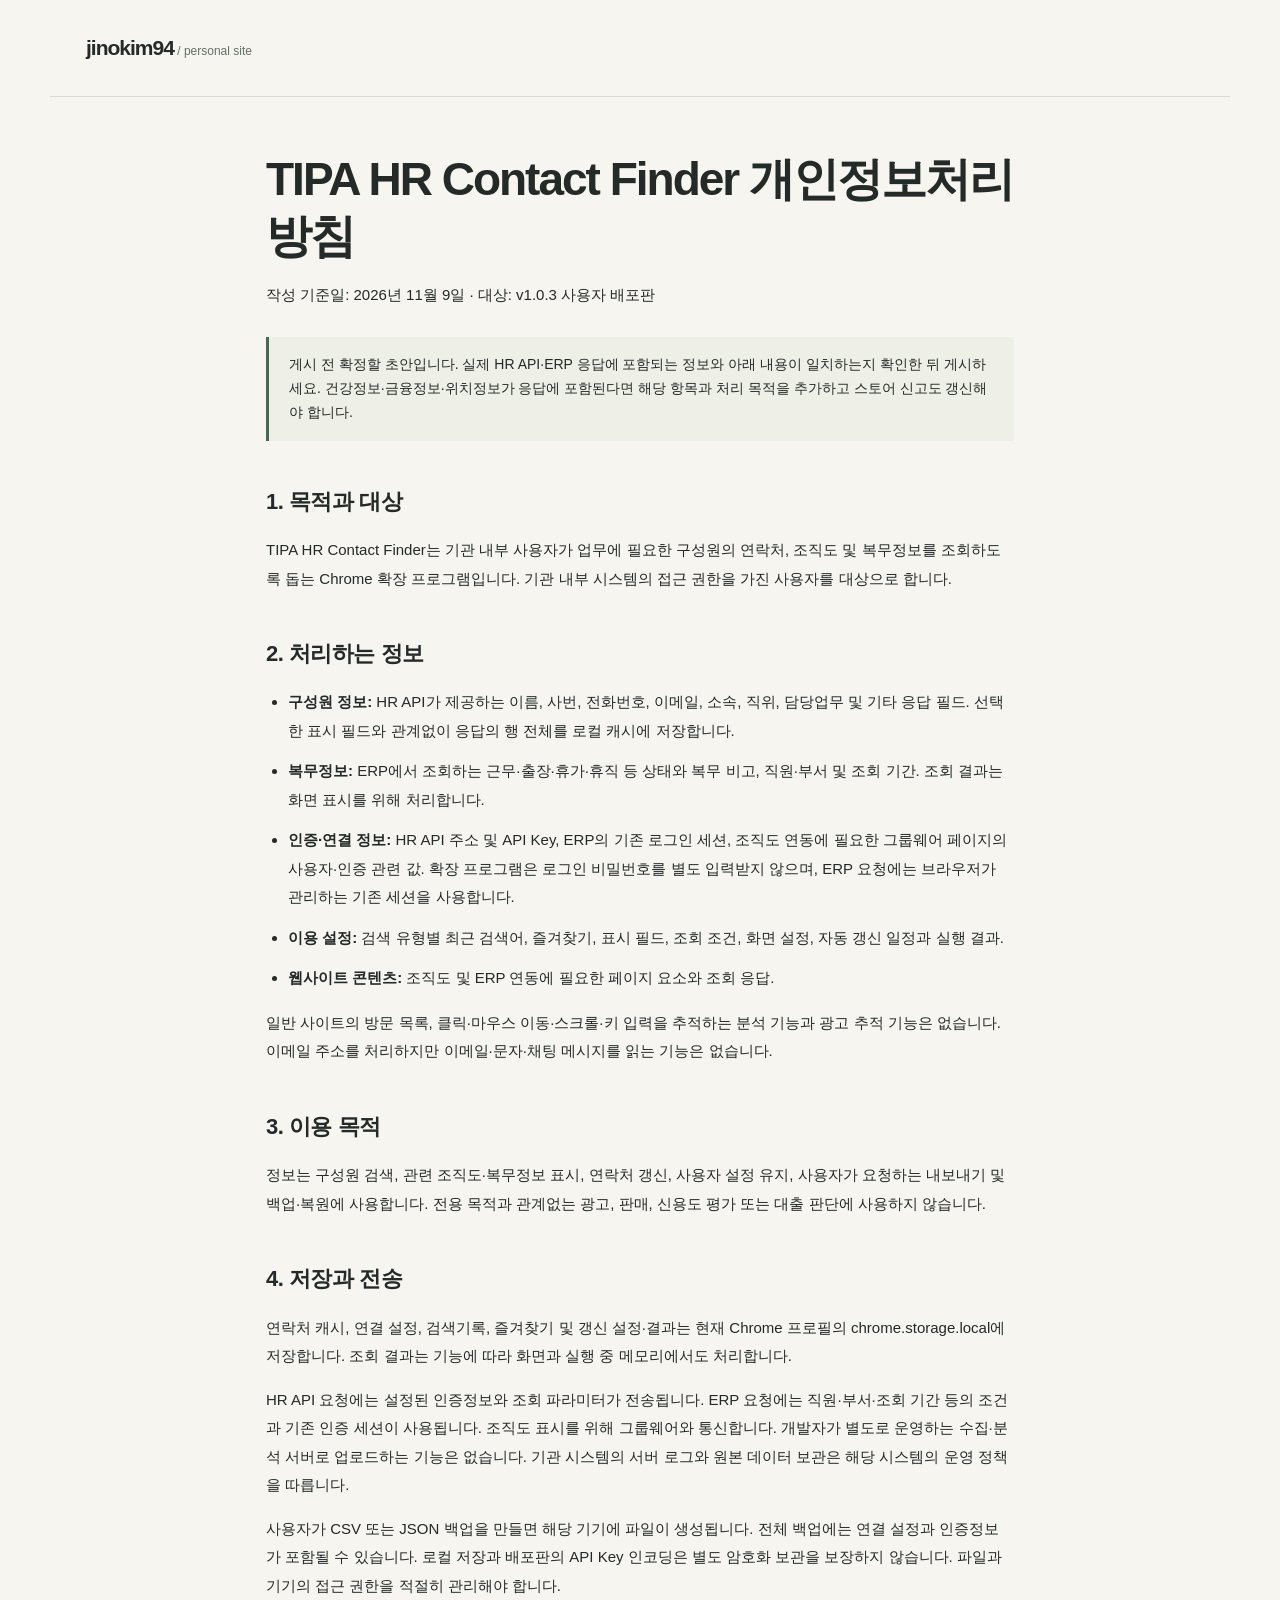
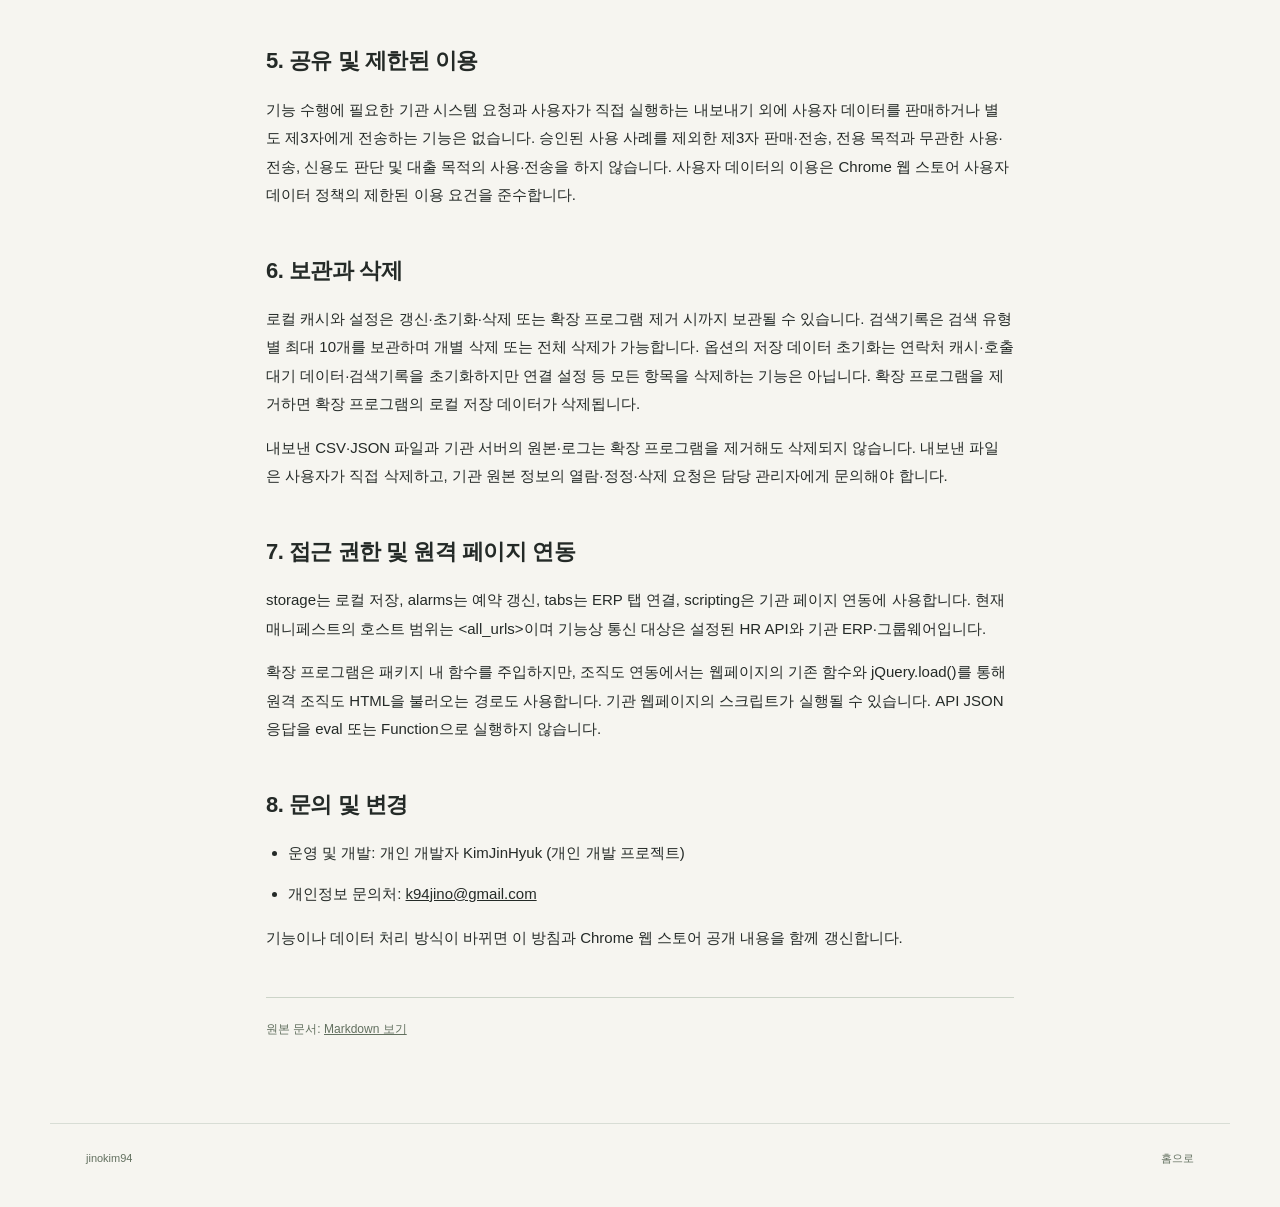
==== userapi_extension/PrivacyPolicy/index.html @ b0d7031e "Publish standalone UserAPI extension privacy policy" ====
<!doctype html>
<html lang="ko">
<head>
  <meta charset="utf-8">
  <meta name="viewport" content="width=device-width, initial-scale=1">
  <title>TIPA HR Contact Finder 개인정보처리방침</title>
  <link rel="canonical" href="https://jinokim94.github.io/userapi_extension/PrivacyPolicy/">
  <link rel="stylesheet" href="../../style.css">
  <style>
    .policy h2 {font-size:22px;margin:42px 0 16px;letter-spacing:-.5px}
    .policy p,.policy li {font-size:15px;line-height:1.9}
    .policy li {margin:12px 0}
    .policy blockquote {margin:28px 0;padding:16px 20px;border-left:3px solid #476854;background:#eeefe7;font-size:14px}
    .policy .source {border-top:1px solid #ccd4c8;margin-top:44px;padding-top:20px;font-size:12px;color:#62705f}
  </style>
</head>
<body>
  <a class="skip" href="#main">본문으로 이동</a>
  <header><a class="brand" href="../../">jinokim94<span> / personal site</span></a></header>
  <main id="main" class="document policy">
    <h1>TIPA HR Contact Finder 개인정보처리방침</h1>
    <p>작성 기준일: 2026년 11월 9일 · 대상: v1.0.3 사용자 배포판</p>
    <blockquote>게시 전 확정할 초안입니다. 실제 HR API·ERP 응답에 포함되는 정보와 아래 내용이 일치하는지 확인한 뒤 게시하세요. 건강정보·금융정보·위치정보가 응답에 포함된다면 해당 항목과 처리 목적을 추가하고 스토어 신고도 갱신해야 합니다.</blockquote>
    <h2>1. 목적과 대상</h2>
    <p>TIPA HR Contact Finder는 기관 내부 사용자가 업무에 필요한 구성원의 연락처, 조직도 및 복무정보를 조회하도록 돕는 Chrome 확장 프로그램입니다. 기관 내부 시스템의 접근 권한을 가진 사용자를 대상으로 합니다.</p>
    <h2>2. 처리하는 정보</h2>
    <ul>
    <li><strong>구성원 정보:</strong> HR API가 제공하는 이름, 사번, 전화번호, 이메일, 소속, 직위, 담당업무 및 기타 응답 필드. 선택한 표시 필드와 관계없이 응답의 행 전체를 로컬 캐시에 저장합니다.</li>
    <li><strong>복무정보:</strong> ERP에서 조회하는 근무·출장·휴가·휴직 등 상태와 복무 비고, 직원·부서 및 조회 기간. 조회 결과는 화면 표시를 위해 처리합니다.</li>
    <li><strong>인증·연결 정보:</strong> HR API 주소 및 API Key, ERP의 기존 로그인 세션, 조직도 연동에 필요한 그룹웨어 페이지의 사용자·인증 관련 값. 확장 프로그램은 로그인 비밀번호를 별도 입력받지 않으며, ERP 요청에는 브라우저가 관리하는 기존 세션을 사용합니다.</li>
    <li><strong>이용 설정:</strong> 검색 유형별 최근 검색어, 즐겨찾기, 표시 필드, 조회 조건, 화면 설정, 자동 갱신 일정과 실행 결과.</li>
    <li><strong>웹사이트 콘텐츠:</strong> 조직도 및 ERP 연동에 필요한 페이지 요소와 조회 응답.</li>
    </ul>
    <p>일반 사이트의 방문 목록, 클릭·마우스 이동·스크롤·키 입력을 추적하는 분석 기능과 광고 추적 기능은 없습니다. 이메일 주소를 처리하지만 이메일·문자·채팅 메시지를 읽는 기능은 없습니다.</p>
    <h2>3. 이용 목적</h2>
    <p>정보는 구성원 검색, 관련 조직도·복무정보 표시, 연락처 갱신, 사용자 설정 유지, 사용자가 요청하는 내보내기 및 백업·복원에 사용합니다. 전용 목적과 관계없는 광고, 판매, 신용도 평가 또는 대출 판단에 사용하지 않습니다.</p>
    <h2>4. 저장과 전송</h2>
    <p>연락처 캐시, 연결 설정, 검색기록, 즐겨찾기 및 갱신 설정·결과는 현재 Chrome 프로필의 chrome.storage.local에 저장합니다. 조회 결과는 기능에 따라 화면과 실행 중 메모리에서도 처리합니다.</p>
    <p>HR API 요청에는 설정된 인증정보와 조회 파라미터가 전송됩니다. ERP 요청에는 직원·부서·조회 기간 등의 조건과 기존 인증 세션이 사용됩니다. 조직도 표시를 위해 그룹웨어와 통신합니다. 개발자가 별도로 운영하는 수집·분석 서버로 업로드하는 기능은 없습니다. 기관 시스템의 서버 로그와 원본 데이터 보관은 해당 시스템의 운영 정책을 따릅니다.</p>
    <p>사용자가 CSV 또는 JSON 백업을 만들면 해당 기기에 파일이 생성됩니다. 전체 백업에는 연결 설정과 인증정보가 포함될 수 있습니다. 로컬 저장과 배포판의 API Key 인코딩은 별도 암호화 보관을 보장하지 않습니다. 파일과 기기의 접근 권한을 적절히 관리해야 합니다.</p>
    <h2>5. 공유 및 제한된 이용</h2>
    <p>기능 수행에 필요한 기관 시스템 요청과 사용자가 직접 실행하는 내보내기 외에 사용자 데이터를 판매하거나 별도 제3자에게 전송하는 기능은 없습니다. 승인된 사용 사례를 제외한 제3자 판매·전송, 전용 목적과 무관한 사용·전송, 신용도 판단 및 대출 목적의 사용·전송을 하지 않습니다. 사용자 데이터의 이용은 Chrome 웹 스토어 사용자 데이터 정책의 제한된 이용 요건을 준수합니다.</p>
    <h2>6. 보관과 삭제</h2>
    <p>로컬 캐시와 설정은 갱신·초기화·삭제 또는 확장 프로그램 제거 시까지 보관될 수 있습니다. 검색기록은 검색 유형별 최대 10개를 보관하며 개별 삭제 또는 전체 삭제가 가능합니다. 옵션의 저장 데이터 초기화는 연락처 캐시·호출 대기 데이터·검색기록을 초기화하지만 연결 설정 등 모든 항목을 삭제하는 기능은 아닙니다. 확장 프로그램을 제거하면 확장 프로그램의 로컬 저장 데이터가 삭제됩니다.</p>
    <p>내보낸 CSV·JSON 파일과 기관 서버의 원본·로그는 확장 프로그램을 제거해도 삭제되지 않습니다. 내보낸 파일은 사용자가 직접 삭제하고, 기관 원본 정보의 열람·정정·삭제 요청은 담당 관리자에게 문의해야 합니다.</p>
    <h2>7. 접근 권한 및 원격 페이지 연동</h2>
    <p>storage는 로컬 저장, alarms는 예약 갱신, tabs는 ERP 탭 연결, scripting은 기관 페이지 연동에 사용합니다. 현재 매니페스트의 호스트 범위는 &lt;all_urls&gt;이며 기능상 통신 대상은 설정된 HR API와 기관 ERP·그룹웨어입니다.</p>
    <p>확장 프로그램은 패키지 내 함수를 주입하지만, 조직도 연동에서는 웹페이지의 기존 함수와 jQuery.load()를 통해 원격 조직도 HTML을 불러오는 경로도 사용합니다. 기관 웹페이지의 스크립트가 실행될 수 있습니다. API JSON 응답을 eval 또는 Function으로 실행하지 않습니다.</p>
    <h2>8. 문의 및 변경</h2>
    <ul>
    <li>운영 및 개발: 개인 개발자 KimJinHyuk (개인 개발 프로젝트)</li>
    <li>개인정보 문의처: <a href="mailto:k94jino@gmail.com">k94jino@gmail.com</a></li>
    </ul>
    <p>기능이나 데이터 처리 방식이 바뀌면 이 방침과 Chrome 웹 스토어 공개 내용을 함께 갱신합니다.</p>
    <p class="source">원본 문서: <a href="PRIVACY_POLICY.md">Markdown 보기</a></p>
  </main>
  <footer><span>jinokim94</span><a href="../../">홈으로</a></footer>
</body>
</html>
---- style.css ----
*{box-sizing:border-box}html{scroll-behavior:smooth;scroll-padding-top:30px}body{margin:0;background:#f6f5f0;color:#242a27;font-family:Arial,"Malgun Gothic",sans-serif;line-height:1.7}a{color:inherit;text-decoration:none}a:hover{text-decoration:underline}a:focus-visible{outline:3px solid #226748;outline-offset:5px}.skip{position:absolute;left:20px;top:-80px;background:white;padding:10px}.skip:focus{top:10px;z-index:5}header,main,footer{max-width:1180px;margin:auto}header{display:flex;align-items:center;justify-content:space-between;padding:30px 36px;border-bottom:1px solid #d8ddd5}.brand{font-weight:800;font-size:21px;letter-spacing:-1px}.brand span{font-size:12px;font-weight:400;color:#657168;letter-spacing:0}nav{display:flex;gap:28px;font-size:13px}main{padding:0 36px}.hero{min-height:540px;position:relative;padding:70px 0 60px;overflow:hidden}.eyebrow{font-size:11px;letter-spacing:2px;font-weight:700;color:#476854;margin:0 0 22px}h1{font-size:clamp(48px,6vw,78px);line-height:1.24;letter-spacing:-5px;margin:0 0 30px;font-weight:800}.intro{display:flex;align-items:end;gap:60px;position:relative;z-index:1}.intro p{color:#58665c;font-size:16px;margin:0}.button{display:flex;gap:36px;background:#244f3c;color:white;padding:12px 20px;font-size:13px}.mark{position:absolute;right:35px;top:5px;font-family:Georgia,serif;font-size:380px;font-style:italic;line-height:1.2;color:#e0e6d9;pointer-events:none}.section-title{display:flex;justify-content:space-between;align-items:end;margin-bottom:30px}.section-title .eyebrow{margin-bottom:8px}h2{font-size:28px;letter-spacing:-1px;margin:0}.section-title>a{font-size:12px;color:#526557}section#projects,section#documents{border-top:1px solid #ccd4c8;padding:44px 0 60px}.empty{border:1px solid #ccd4c8;display:flex;gap:28px;padding:36px;background:#eeefe7}.number{font-size:36px;color:#6d806b;line-height:1.4}h3{font-size:17px;margin:0 0 9px}.empty p,.docs p{font-size:14px;color:#5b675d;margin:0}.docs{display:grid;grid-template-columns:repeat(3,1fr);gap:28px}.docs article{border-top:2px solid #365c45;padding-top:18px}.docs article>span{font-size:12px;color:#6b7a6c;display:block;margin-bottom:32px}.note{font-size:12px;color:#687269;margin-top:28px}.about{background:#e4e9dd;padding:40px;margin:0 0 60px}.about p:not(.eyebrow){color:#56644f;font-size:14px}.about>a{font-size:13px;text-decoration:underline}footer{display:flex;justify-content:space-between;padding:25px 36px 40px;border-top:1px solid #d8ddd5;font-size:11px;color:#62705f}@media(max-width:650px){header{padding:22px;align-items:start}.brand span{display:block}nav{gap:14px;font-size:12px}main{padding:0 22px}.hero{padding-top:50px;min-height:480px}h1{letter-spacing:-3px}.mark{font-size:240px;right:-10px;top:30px;opacity:.6}.intro{align-items:start;flex-direction:column;gap:24px}.section-title{align-items:start;gap:20px;flex-direction:column}.docs{grid-template-columns:1fr;gap:30px}.docs article>span{margin-bottom:14px}.empty{padding:24px;gap:16px}.about{padding:26px}h2{font-size:24px}footer{padding:24px 22px;flex-wrap:wrap;gap:15px}}@media(prefers-reduced-motion:reduce){html{scroll-behavior:auto}}
/* Standalone project documents */
.document{max-width:820px;padding-top:54px;padding-bottom:70px;overflow-wrap:anywhere}.document h1{font-size:clamp(30px,5vw,46px);letter-spacing:-2px;margin-bottom:16px}.document .meta{font-size:13px;color:#62705f;border-bottom:1px solid #ccd4c8;padding-bottom:24px;margin-bottom:36px}.document section{margin:32px 0}.document section h2{font-size:21px;margin-bottom:12px}.document section p{font-size:15px}.document .draft{background:#eeefe7;border-left:3px solid #476854;padding:16px;font-size:14px}.document a{text-decoration:underline}.document ul{padding-left:22px}
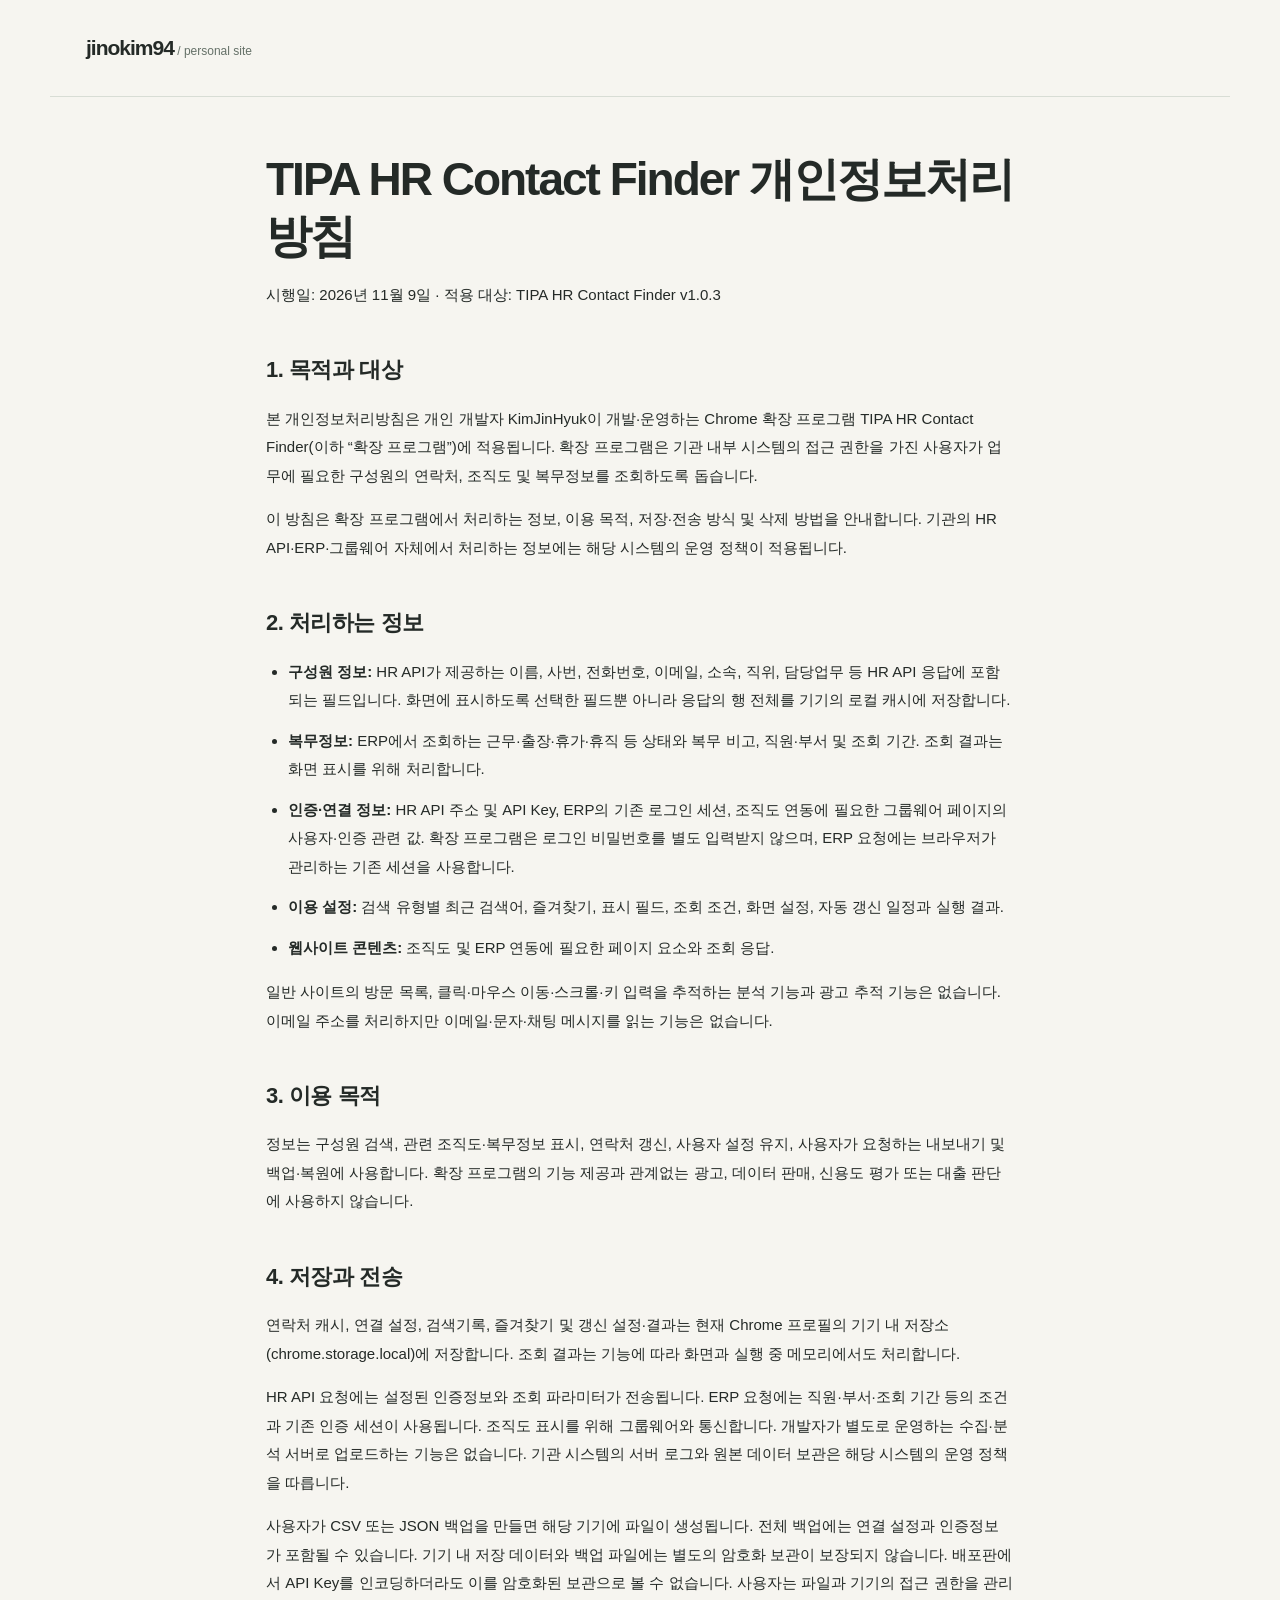
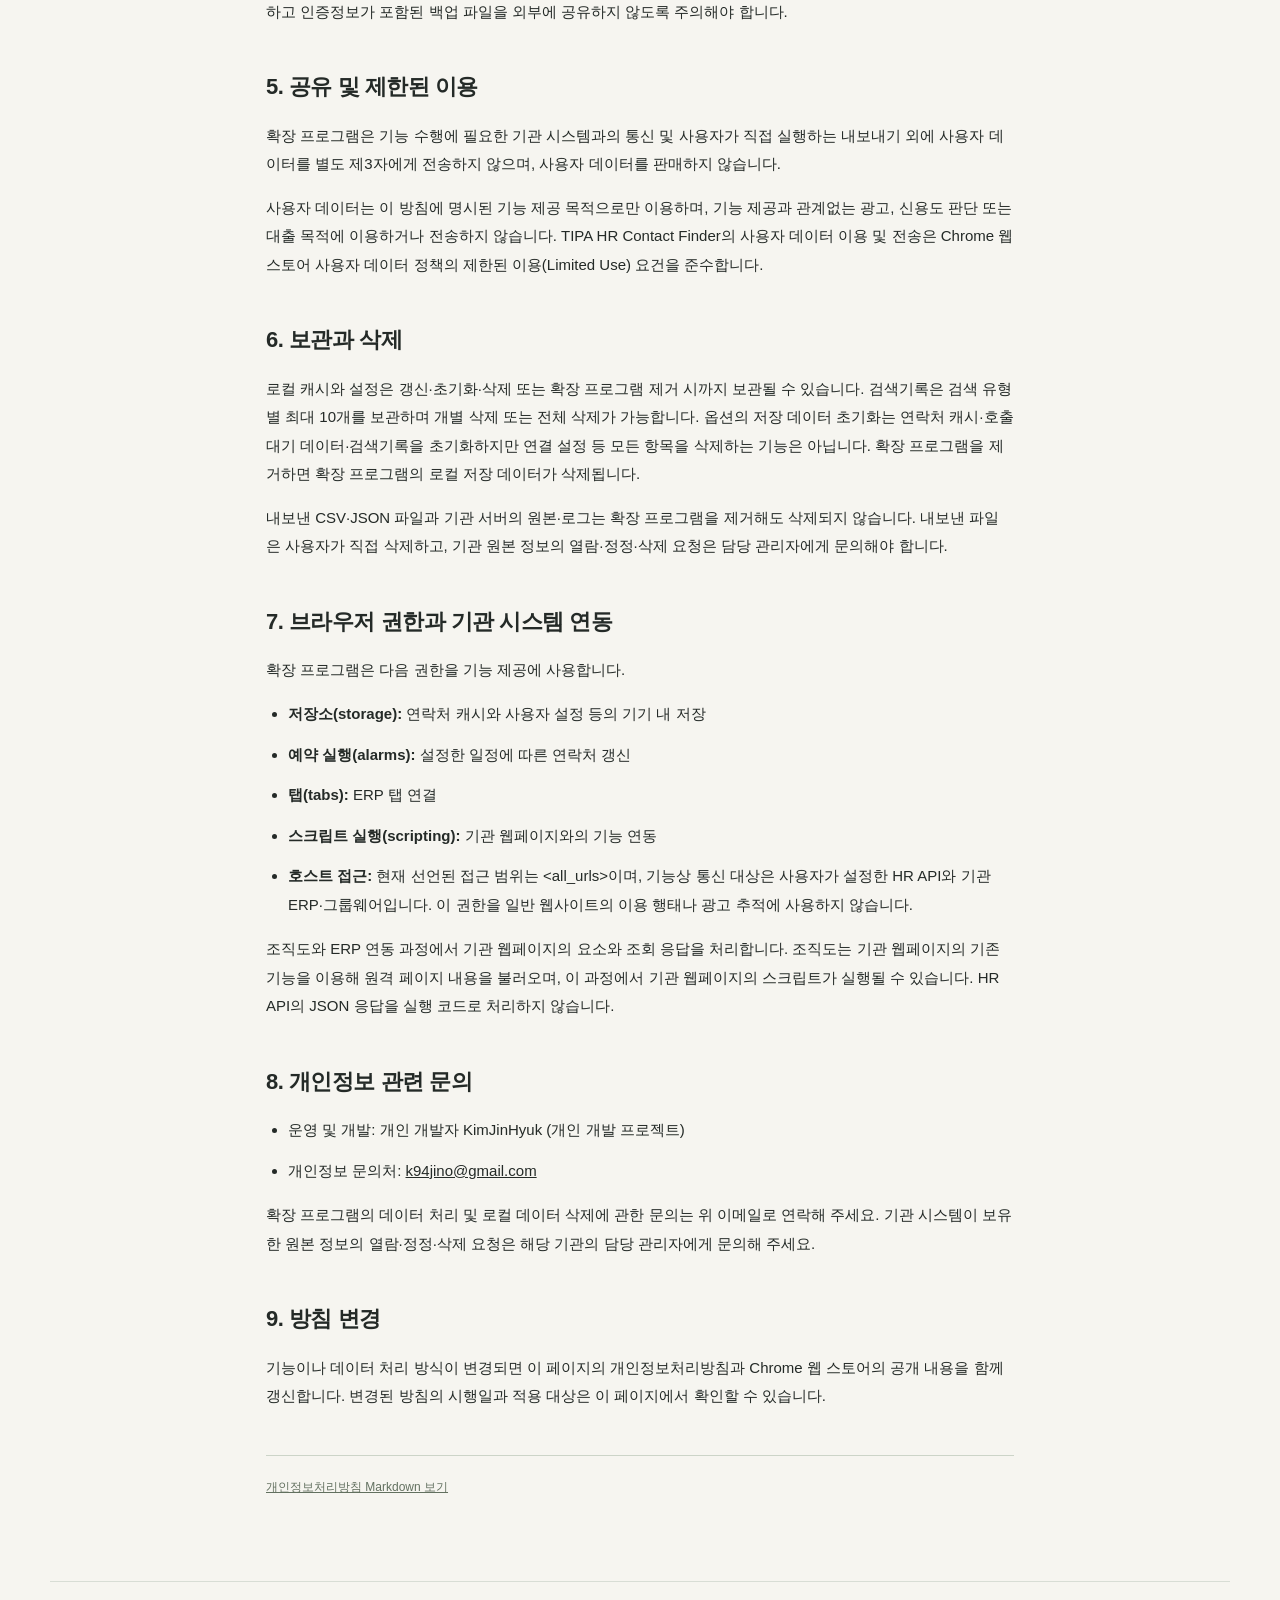
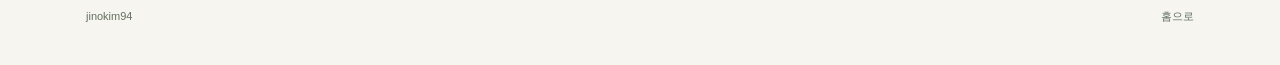
==== commit b71ffca2: "Polish privacy policy for extension distribution" ====
--- a/userapi_extension/PrivacyPolicy/index.html
+++ b/userapi_extension/PrivacyPolicy/index.html
@@ -19,13 +19,13 @@
   <header><a class="brand" href="../../">jinokim94<span> / personal site</span></a></header>
   <main id="main" class="document policy">
     <h1>TIPA HR Contact Finder 개인정보처리방침</h1>
-    <p>작성 기준일: 2026년 11월 9일 · 대상: v1.0.3 사용자 배포판</p>
-    <blockquote>게시 전 확정할 초안입니다. 실제 HR API·ERP 응답에 포함되는 정보와 아래 내용이 일치하는지 확인한 뒤 게시하세요. 건강정보·금융정보·위치정보가 응답에 포함된다면 해당 항목과 처리 목적을 추가하고 스토어 신고도 갱신해야 합니다.</blockquote>
+    <p>시행일: 2026년 11월 9일 · 적용 대상: TIPA HR Contact Finder v1.0.3</p>
     <h2>1. 목적과 대상</h2>
-    <p>TIPA HR Contact Finder는 기관 내부 사용자가 업무에 필요한 구성원의 연락처, 조직도 및 복무정보를 조회하도록 돕는 Chrome 확장 프로그램입니다. 기관 내부 시스템의 접근 권한을 가진 사용자를 대상으로 합니다.</p>
+    <p>본 개인정보처리방침은 개인 개발자 KimJinHyuk이 개발·운영하는 Chrome 확장 프로그램 TIPA HR Contact Finder(이하 “확장 프로그램”)에 적용됩니다. 확장 프로그램은 기관 내부 시스템의 접근 권한을 가진 사용자가 업무에 필요한 구성원의 연락처, 조직도 및 복무정보를 조회하도록 돕습니다.</p>
+    <p>이 방침은 확장 프로그램에서 처리하는 정보, 이용 목적, 저장·전송 방식 및 삭제 방법을 안내합니다. 기관의 HR API·ERP·그룹웨어 자체에서 처리하는 정보에는 해당 시스템의 운영 정책이 적용됩니다.</p>
     <h2>2. 처리하는 정보</h2>
     <ul>
-    <li><strong>구성원 정보:</strong> HR API가 제공하는 이름, 사번, 전화번호, 이메일, 소속, 직위, 담당업무 및 기타 응답 필드. 선택한 표시 필드와 관계없이 응답의 행 전체를 로컬 캐시에 저장합니다.</li>
+    <li><strong>구성원 정보:</strong> HR API가 제공하는 이름, 사번, 전화번호, 이메일, 소속, 직위, 담당업무 등 HR API 응답에 포함되는 필드입니다. 화면에 표시하도록 선택한 필드뿐 아니라 응답의 행 전체를 기기의 로컬 캐시에 저장합니다.</li>
     <li><strong>복무정보:</strong> ERP에서 조회하는 근무·출장·휴가·휴직 등 상태와 복무 비고, 직원·부서 및 조회 기간. 조회 결과는 화면 표시를 위해 처리합니다.</li>
     <li><strong>인증·연결 정보:</strong> HR API 주소 및 API Key, ERP의 기존 로그인 세션, 조직도 연동에 필요한 그룹웨어 페이지의 사용자·인증 관련 값. 확장 프로그램은 로그인 비밀번호를 별도 입력받지 않으며, ERP 요청에는 브라우저가 관리하는 기존 세션을 사용합니다.</li>
     <li><strong>이용 설정:</strong> 검색 유형별 최근 검색어, 즐겨찾기, 표시 필드, 조회 조건, 화면 설정, 자동 갱신 일정과 실행 결과.</li>
@@ -33,26 +33,36 @@
     </ul>
     <p>일반 사이트의 방문 목록, 클릭·마우스 이동·스크롤·키 입력을 추적하는 분석 기능과 광고 추적 기능은 없습니다. 이메일 주소를 처리하지만 이메일·문자·채팅 메시지를 읽는 기능은 없습니다.</p>
     <h2>3. 이용 목적</h2>
-    <p>정보는 구성원 검색, 관련 조직도·복무정보 표시, 연락처 갱신, 사용자 설정 유지, 사용자가 요청하는 내보내기 및 백업·복원에 사용합니다. 전용 목적과 관계없는 광고, 판매, 신용도 평가 또는 대출 판단에 사용하지 않습니다.</p>
+    <p>정보는 구성원 검색, 관련 조직도·복무정보 표시, 연락처 갱신, 사용자 설정 유지, 사용자가 요청하는 내보내기 및 백업·복원에 사용합니다. 확장 프로그램의 기능 제공과 관계없는 광고, 데이터 판매, 신용도 평가 또는 대출 판단에 사용하지 않습니다.</p>
     <h2>4. 저장과 전송</h2>
-    <p>연락처 캐시, 연결 설정, 검색기록, 즐겨찾기 및 갱신 설정·결과는 현재 Chrome 프로필의 chrome.storage.local에 저장합니다. 조회 결과는 기능에 따라 화면과 실행 중 메모리에서도 처리합니다.</p>
+    <p>연락처 캐시, 연결 설정, 검색기록, 즐겨찾기 및 갱신 설정·결과는 현재 Chrome 프로필의 기기 내 저장소(chrome.storage.local)에 저장합니다. 조회 결과는 기능에 따라 화면과 실행 중 메모리에서도 처리합니다.</p>
     <p>HR API 요청에는 설정된 인증정보와 조회 파라미터가 전송됩니다. ERP 요청에는 직원·부서·조회 기간 등의 조건과 기존 인증 세션이 사용됩니다. 조직도 표시를 위해 그룹웨어와 통신합니다. 개발자가 별도로 운영하는 수집·분석 서버로 업로드하는 기능은 없습니다. 기관 시스템의 서버 로그와 원본 데이터 보관은 해당 시스템의 운영 정책을 따릅니다.</p>
-    <p>사용자가 CSV 또는 JSON 백업을 만들면 해당 기기에 파일이 생성됩니다. 전체 백업에는 연결 설정과 인증정보가 포함될 수 있습니다. 로컬 저장과 배포판의 API Key 인코딩은 별도 암호화 보관을 보장하지 않습니다. 파일과 기기의 접근 권한을 적절히 관리해야 합니다.</p>
+    <p>사용자가 CSV 또는 JSON 백업을 만들면 해당 기기에 파일이 생성됩니다. 전체 백업에는 연결 설정과 인증정보가 포함될 수 있습니다. 기기 내 저장 데이터와 백업 파일에는 별도의 암호화 보관이 보장되지 않습니다. 배포판에서 API Key를 인코딩하더라도 이를 암호화된 보관으로 볼 수 없습니다. 사용자는 파일과 기기의 접근 권한을 관리하고 인증정보가 포함된 백업 파일을 외부에 공유하지 않도록 주의해야 합니다.</p>
     <h2>5. 공유 및 제한된 이용</h2>
-    <p>기능 수행에 필요한 기관 시스템 요청과 사용자가 직접 실행하는 내보내기 외에 사용자 데이터를 판매하거나 별도 제3자에게 전송하는 기능은 없습니다. 승인된 사용 사례를 제외한 제3자 판매·전송, 전용 목적과 무관한 사용·전송, 신용도 판단 및 대출 목적의 사용·전송을 하지 않습니다. 사용자 데이터의 이용은 Chrome 웹 스토어 사용자 데이터 정책의 제한된 이용 요건을 준수합니다.</p>
+    <p>확장 프로그램은 기능 수행에 필요한 기관 시스템과의 통신 및 사용자가 직접 실행하는 내보내기 외에 사용자 데이터를 별도 제3자에게 전송하지 않으며, 사용자 데이터를 판매하지 않습니다.</p>
+    <p>사용자 데이터는 이 방침에 명시된 기능 제공 목적으로만 이용하며, 기능 제공과 관계없는 광고, 신용도 판단 또는 대출 목적에 이용하거나 전송하지 않습니다. TIPA HR Contact Finder의 사용자 데이터 이용 및 전송은 Chrome 웹 스토어 사용자 데이터 정책의 제한된 이용(Limited Use) 요건을 준수합니다.</p>
     <h2>6. 보관과 삭제</h2>
     <p>로컬 캐시와 설정은 갱신·초기화·삭제 또는 확장 프로그램 제거 시까지 보관될 수 있습니다. 검색기록은 검색 유형별 최대 10개를 보관하며 개별 삭제 또는 전체 삭제가 가능합니다. 옵션의 저장 데이터 초기화는 연락처 캐시·호출 대기 데이터·검색기록을 초기화하지만 연결 설정 등 모든 항목을 삭제하는 기능은 아닙니다. 확장 프로그램을 제거하면 확장 프로그램의 로컬 저장 데이터가 삭제됩니다.</p>
     <p>내보낸 CSV·JSON 파일과 기관 서버의 원본·로그는 확장 프로그램을 제거해도 삭제되지 않습니다. 내보낸 파일은 사용자가 직접 삭제하고, 기관 원본 정보의 열람·정정·삭제 요청은 담당 관리자에게 문의해야 합니다.</p>
-    <h2>7. 접근 권한 및 원격 페이지 연동</h2>
-    <p>storage는 로컬 저장, alarms는 예약 갱신, tabs는 ERP 탭 연결, scripting은 기관 페이지 연동에 사용합니다. 현재 매니페스트의 호스트 범위는 &lt;all_urls&gt;이며 기능상 통신 대상은 설정된 HR API와 기관 ERP·그룹웨어입니다.</p>
-    <p>확장 프로그램은 패키지 내 함수를 주입하지만, 조직도 연동에서는 웹페이지의 기존 함수와 jQuery.load()를 통해 원격 조직도 HTML을 불러오는 경로도 사용합니다. 기관 웹페이지의 스크립트가 실행될 수 있습니다. API JSON 응답을 eval 또는 Function으로 실행하지 않습니다.</p>
-    <h2>8. 문의 및 변경</h2>
+    <h2>7. 브라우저 권한과 기관 시스템 연동</h2>
+    <p>확장 프로그램은 다음 권한을 기능 제공에 사용합니다.</p>
+    <ul>
+    <li><strong>저장소(storage):</strong> 연락처 캐시와 사용자 설정 등의 기기 내 저장</li>
+    <li><strong>예약 실행(alarms):</strong> 설정한 일정에 따른 연락처 갱신</li>
+    <li><strong>탭(tabs):</strong> ERP 탭 연결</li>
+    <li><strong>스크립트 실행(scripting):</strong> 기관 웹페이지와의 기능 연동</li>
+    <li><strong>호스트 접근:</strong> 현재 선언된 접근 범위는 &lt;all_urls&gt;이며, 기능상 통신 대상은 사용자가 설정한 HR API와 기관 ERP·그룹웨어입니다. 이 권한을 일반 웹사이트의 이용 행태나 광고 추적에 사용하지 않습니다.</li>
+    </ul>
+    <p>조직도와 ERP 연동 과정에서 기관 웹페이지의 요소와 조회 응답을 처리합니다. 조직도는 기관 웹페이지의 기존 기능을 이용해 원격 페이지 내용을 불러오며, 이 과정에서 기관 웹페이지의 스크립트가 실행될 수 있습니다. HR API의 JSON 응답을 실행 코드로 처리하지 않습니다.</p>
+    <h2>8. 개인정보 관련 문의</h2>
     <ul>
     <li>운영 및 개발: 개인 개발자 KimJinHyuk (개인 개발 프로젝트)</li>
     <li>개인정보 문의처: <a href="mailto:k94jino@gmail.com">k94jino@gmail.com</a></li>
     </ul>
-    <p>기능이나 데이터 처리 방식이 바뀌면 이 방침과 Chrome 웹 스토어 공개 내용을 함께 갱신합니다.</p>
-    <p class="source">원본 문서: <a href="PRIVACY_POLICY.md">Markdown 보기</a></p>
+    <p>확장 프로그램의 데이터 처리 및 로컬 데이터 삭제에 관한 문의는 위 이메일로 연락해 주세요. 기관 시스템이 보유한 원본 정보의 열람·정정·삭제 요청은 해당 기관의 담당 관리자에게 문의해 주세요.</p>
+    <h2>9. 방침 변경</h2>
+    <p>기능이나 데이터 처리 방식이 변경되면 이 페이지의 개인정보처리방침과 Chrome 웹 스토어의 공개 내용을 함께 갱신합니다. 변경된 방침의 시행일과 적용 대상은 이 페이지에서 확인할 수 있습니다.</p>
+    <p class="source"><a href="PRIVACY_POLICY.md">개인정보처리방침 Markdown 보기</a></p>
   </main>
   <footer><span>jinokim94</span><a href="../../">홈으로</a></footer>
 </body>
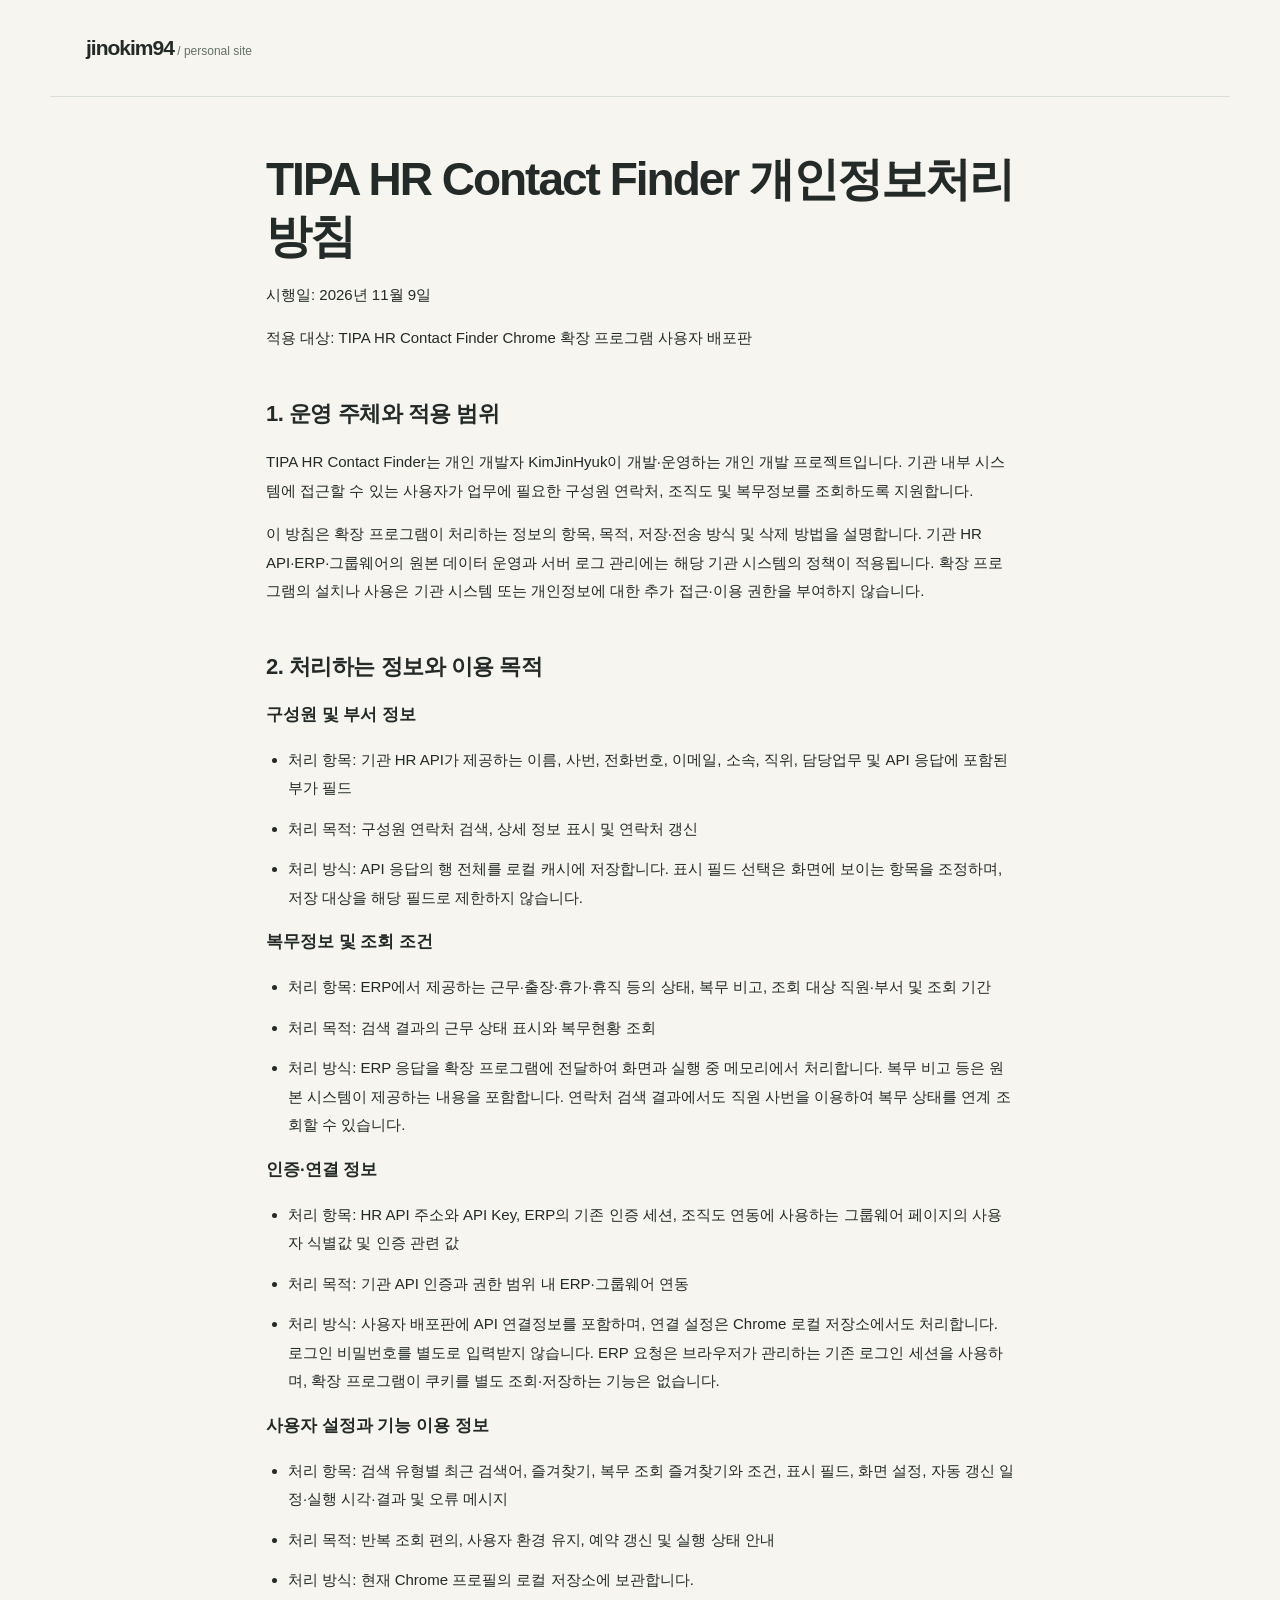
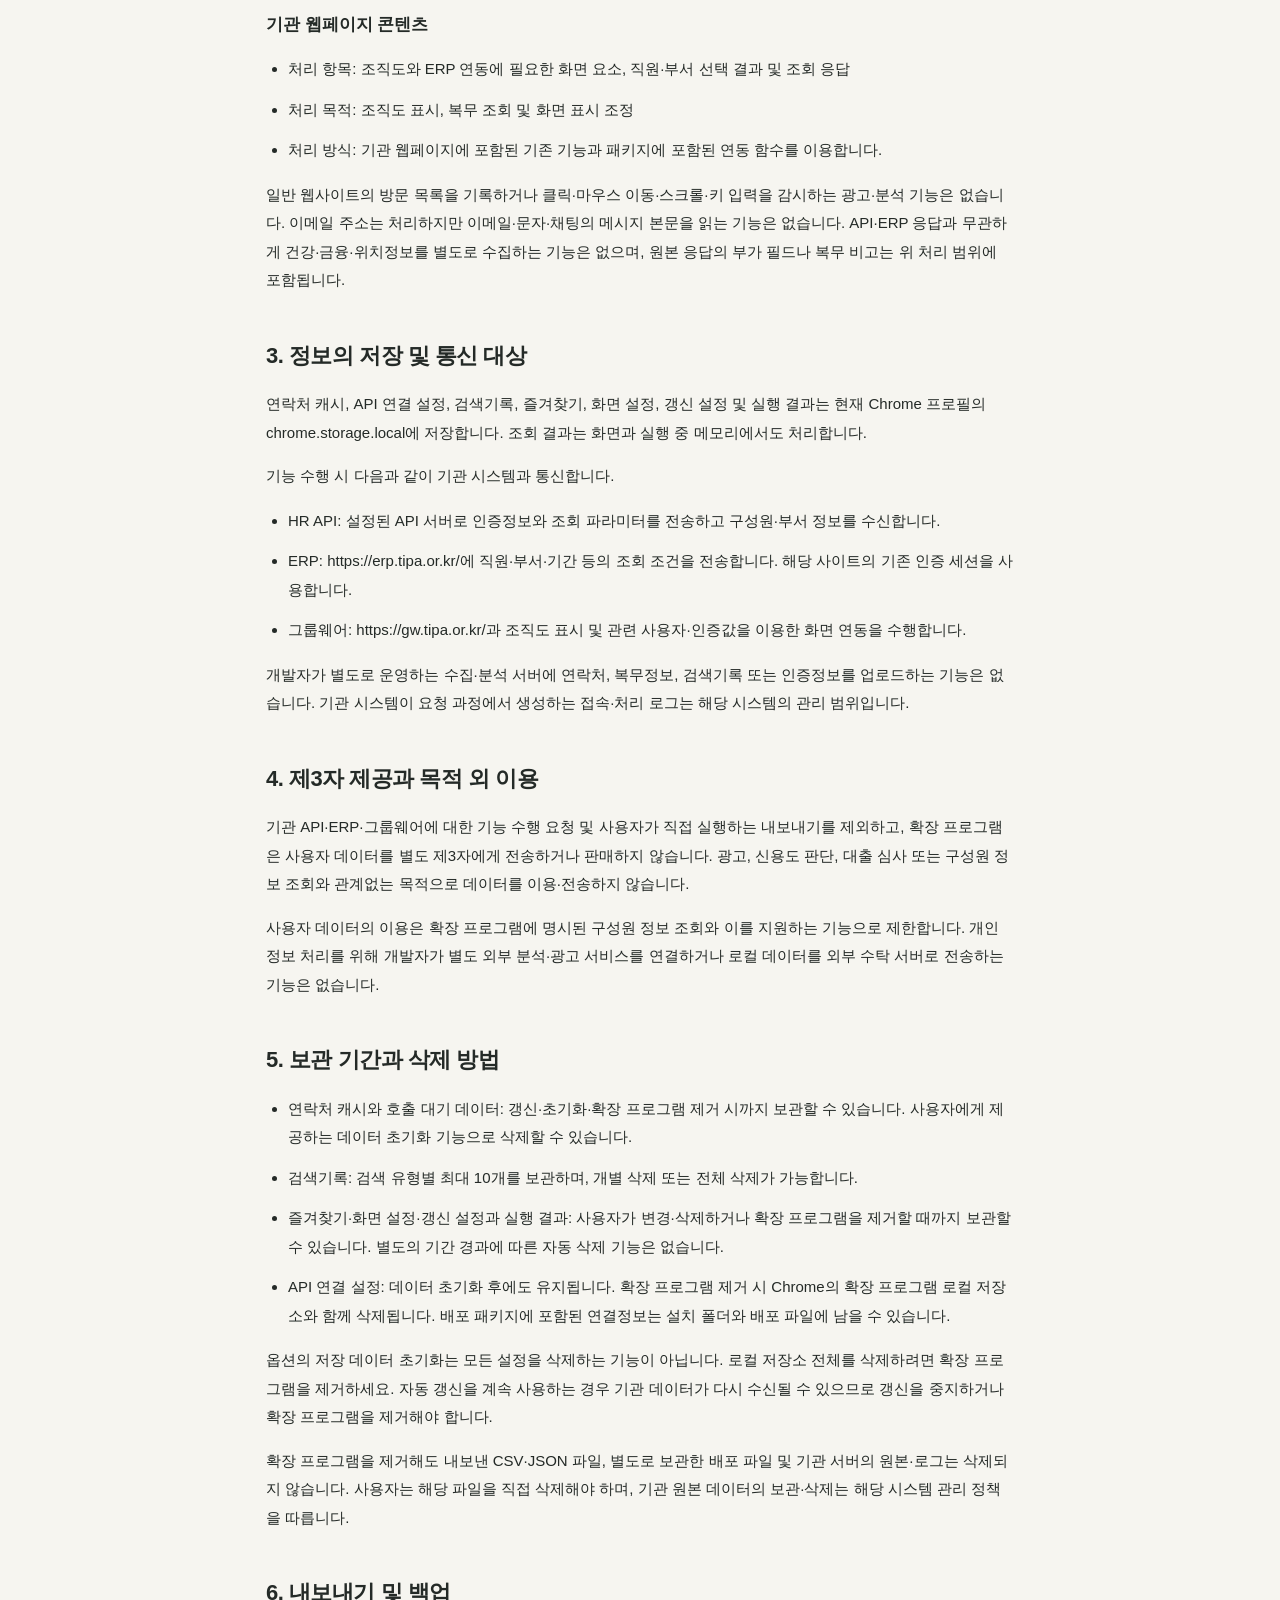
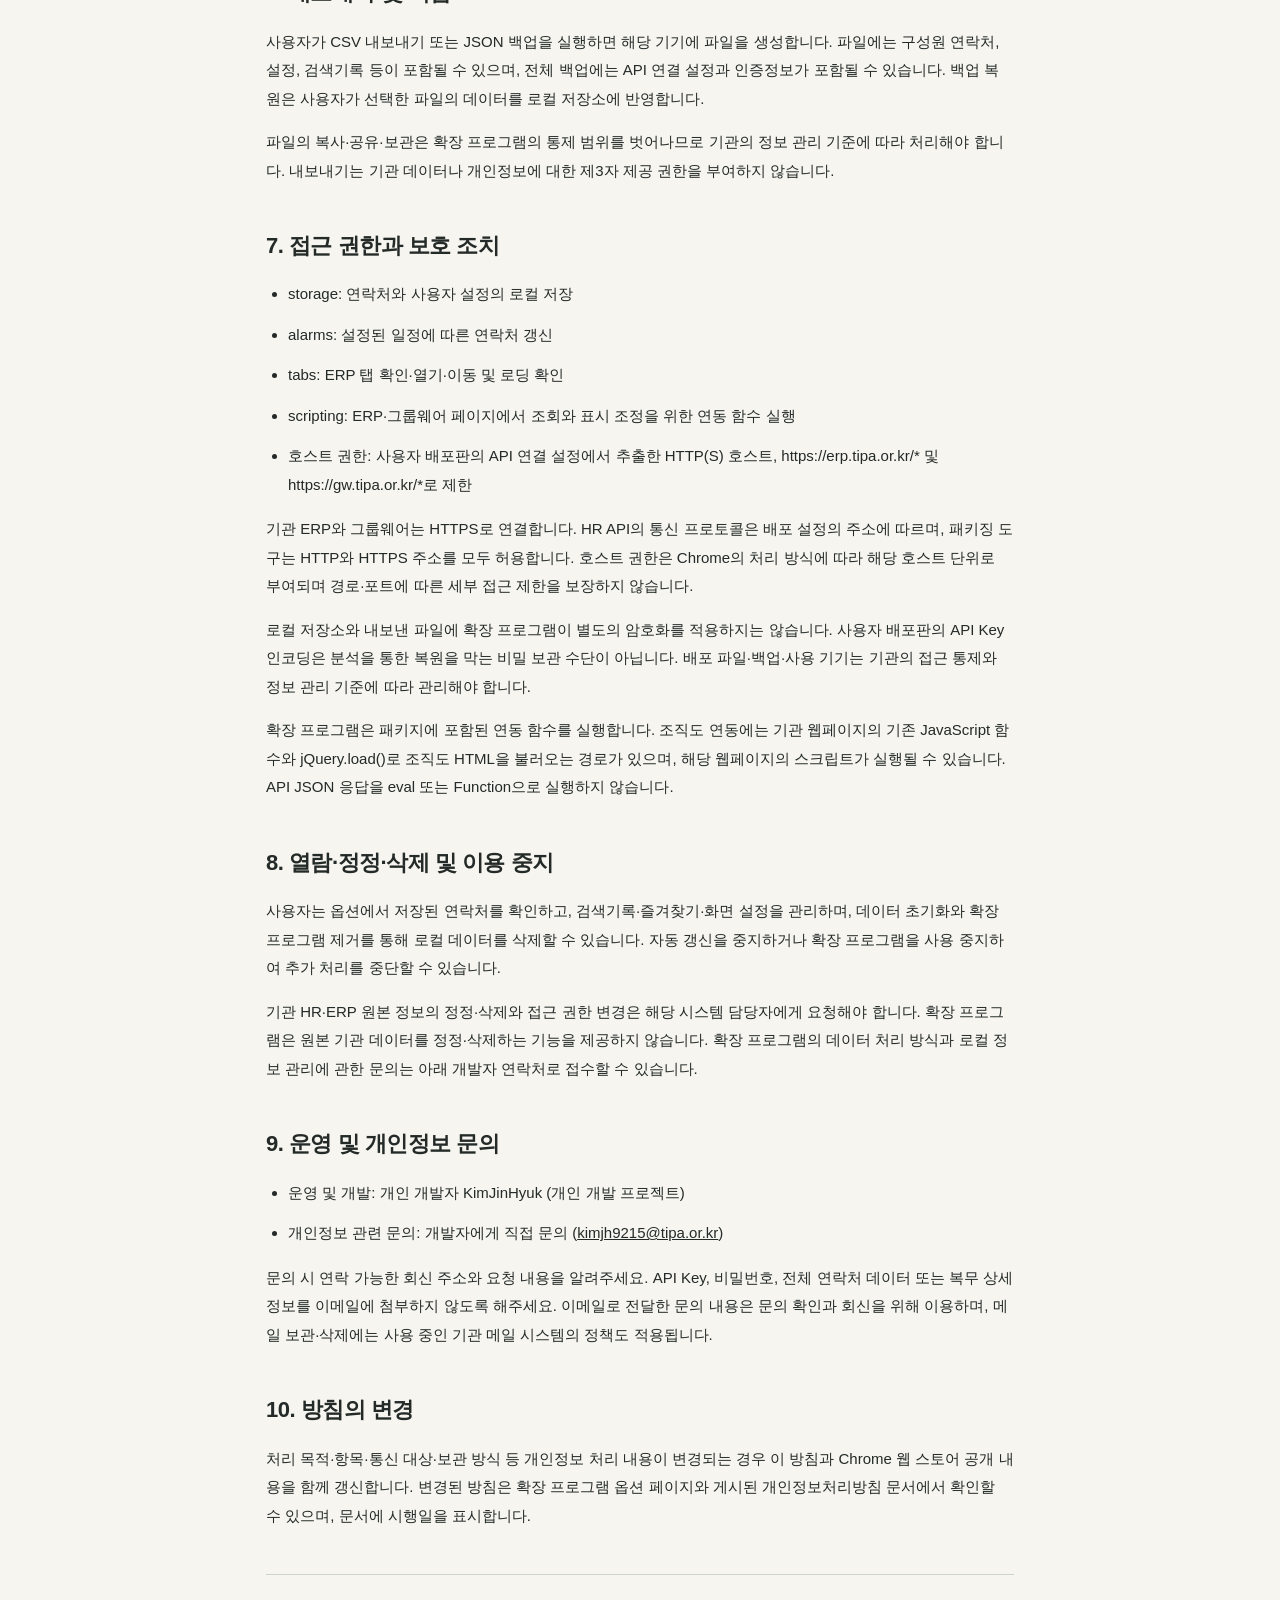
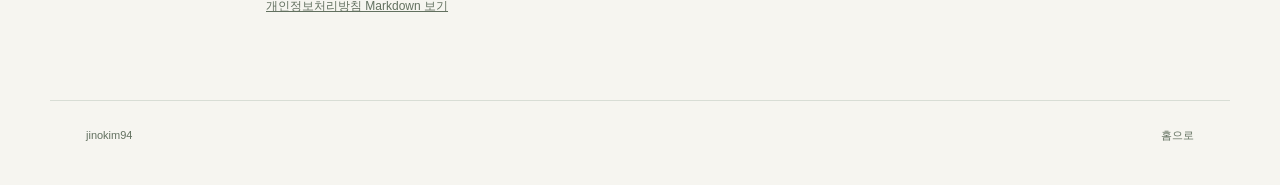
==== commit 5b72781c: "Sync latest extension privacy policy and developer contact" ====
--- a/userapi_extension/PrivacyPolicy/index.html
+++ b/userapi_extension/PrivacyPolicy/index.html
@@ -19,49 +19,89 @@
   <header><a class="brand" href="../../">jinokim94<span> / personal site</span></a></header>
   <main id="main" class="document policy">
     <h1>TIPA HR Contact Finder 개인정보처리방침</h1>
-    <p>시행일: 2026년 11월 9일 · 적용 대상: TIPA HR Contact Finder v1.0.3</p>
-    <h2>1. 목적과 대상</h2>
-    <p>본 개인정보처리방침은 개인 개발자 KimJinHyuk이 개발·운영하는 Chrome 확장 프로그램 TIPA HR Contact Finder(이하 “확장 프로그램”)에 적용됩니다. 확장 프로그램은 기관 내부 시스템의 접근 권한을 가진 사용자가 업무에 필요한 구성원의 연락처, 조직도 및 복무정보를 조회하도록 돕습니다.</p>
-    <p>이 방침은 확장 프로그램에서 처리하는 정보, 이용 목적, 저장·전송 방식 및 삭제 방법을 안내합니다. 기관의 HR API·ERP·그룹웨어 자체에서 처리하는 정보에는 해당 시스템의 운영 정책이 적용됩니다.</p>
-    <h2>2. 처리하는 정보</h2>
+    <p>시행일: 2026년 11월 9일</p>
+    <p>적용 대상: TIPA HR Contact Finder Chrome 확장 프로그램 사용자 배포판</p>
+    <h2>1. 운영 주체와 적용 범위</h2>
+    <p>TIPA HR Contact Finder는 개인 개발자 KimJinHyuk이 개발·운영하는 개인 개발 프로젝트입니다. 기관 내부 시스템에 접근할 수 있는 사용자가 업무에 필요한 구성원 연락처, 조직도 및 복무정보를 조회하도록 지원합니다.</p>
+    <p>이 방침은 확장 프로그램이 처리하는 정보의 항목, 목적, 저장·전송 방식 및 삭제 방법을 설명합니다. 기관 HR API·ERP·그룹웨어의 원본 데이터 운영과 서버 로그 관리에는 해당 기관 시스템의 정책이 적용됩니다. 확장 프로그램의 설치나 사용은 기관 시스템 또는 개인정보에 대한 추가 접근·이용 권한을 부여하지 않습니다.</p>
+    <h2>2. 처리하는 정보와 이용 목적</h2>
+    <h3>구성원 및 부서 정보</h3>
     <ul>
-    <li><strong>구성원 정보:</strong> HR API가 제공하는 이름, 사번, 전화번호, 이메일, 소속, 직위, 담당업무 등 HR API 응답에 포함되는 필드입니다. 화면에 표시하도록 선택한 필드뿐 아니라 응답의 행 전체를 기기의 로컬 캐시에 저장합니다.</li>
-    <li><strong>복무정보:</strong> ERP에서 조회하는 근무·출장·휴가·휴직 등 상태와 복무 비고, 직원·부서 및 조회 기간. 조회 결과는 화면 표시를 위해 처리합니다.</li>
-    <li><strong>인증·연결 정보:</strong> HR API 주소 및 API Key, ERP의 기존 로그인 세션, 조직도 연동에 필요한 그룹웨어 페이지의 사용자·인증 관련 값. 확장 프로그램은 로그인 비밀번호를 별도 입력받지 않으며, ERP 요청에는 브라우저가 관리하는 기존 세션을 사용합니다.</li>
-    <li><strong>이용 설정:</strong> 검색 유형별 최근 검색어, 즐겨찾기, 표시 필드, 조회 조건, 화면 설정, 자동 갱신 일정과 실행 결과.</li>
-    <li><strong>웹사이트 콘텐츠:</strong> 조직도 및 ERP 연동에 필요한 페이지 요소와 조회 응답.</li>
+    <li>처리 항목: 기관 HR API가 제공하는 이름, 사번, 전화번호, 이메일, 소속, 직위, 담당업무 및 API 응답에 포함된 부가 필드</li>
+    <li>처리 목적: 구성원 연락처 검색, 상세 정보 표시 및 연락처 갱신</li>
+    <li>처리 방식: API 응답의 행 전체를 로컬 캐시에 저장합니다. 표시 필드 선택은 화면에 보이는 항목을 조정하며, 저장 대상을 해당 필드로 제한하지 않습니다.</li>
     </ul>
-    <p>일반 사이트의 방문 목록, 클릭·마우스 이동·스크롤·키 입력을 추적하는 분석 기능과 광고 추적 기능은 없습니다. 이메일 주소를 처리하지만 이메일·문자·채팅 메시지를 읽는 기능은 없습니다.</p>
-    <h2>3. 이용 목적</h2>
-    <p>정보는 구성원 검색, 관련 조직도·복무정보 표시, 연락처 갱신, 사용자 설정 유지, 사용자가 요청하는 내보내기 및 백업·복원에 사용합니다. 확장 프로그램의 기능 제공과 관계없는 광고, 데이터 판매, 신용도 평가 또는 대출 판단에 사용하지 않습니다.</p>
-    <h2>4. 저장과 전송</h2>
-    <p>연락처 캐시, 연결 설정, 검색기록, 즐겨찾기 및 갱신 설정·결과는 현재 Chrome 프로필의 기기 내 저장소(chrome.storage.local)에 저장합니다. 조회 결과는 기능에 따라 화면과 실행 중 메모리에서도 처리합니다.</p>
-    <p>HR API 요청에는 설정된 인증정보와 조회 파라미터가 전송됩니다. ERP 요청에는 직원·부서·조회 기간 등의 조건과 기존 인증 세션이 사용됩니다. 조직도 표시를 위해 그룹웨어와 통신합니다. 개발자가 별도로 운영하는 수집·분석 서버로 업로드하는 기능은 없습니다. 기관 시스템의 서버 로그와 원본 데이터 보관은 해당 시스템의 운영 정책을 따릅니다.</p>
-    <p>사용자가 CSV 또는 JSON 백업을 만들면 해당 기기에 파일이 생성됩니다. 전체 백업에는 연결 설정과 인증정보가 포함될 수 있습니다. 기기 내 저장 데이터와 백업 파일에는 별도의 암호화 보관이 보장되지 않습니다. 배포판에서 API Key를 인코딩하더라도 이를 암호화된 보관으로 볼 수 없습니다. 사용자는 파일과 기기의 접근 권한을 관리하고 인증정보가 포함된 백업 파일을 외부에 공유하지 않도록 주의해야 합니다.</p>
-    <h2>5. 공유 및 제한된 이용</h2>
-    <p>확장 프로그램은 기능 수행에 필요한 기관 시스템과의 통신 및 사용자가 직접 실행하는 내보내기 외에 사용자 데이터를 별도 제3자에게 전송하지 않으며, 사용자 데이터를 판매하지 않습니다.</p>
-    <p>사용자 데이터는 이 방침에 명시된 기능 제공 목적으로만 이용하며, 기능 제공과 관계없는 광고, 신용도 판단 또는 대출 목적에 이용하거나 전송하지 않습니다. TIPA HR Contact Finder의 사용자 데이터 이용 및 전송은 Chrome 웹 스토어 사용자 데이터 정책의 제한된 이용(Limited Use) 요건을 준수합니다.</p>
-    <h2>6. 보관과 삭제</h2>
-    <p>로컬 캐시와 설정은 갱신·초기화·삭제 또는 확장 프로그램 제거 시까지 보관될 수 있습니다. 검색기록은 검색 유형별 최대 10개를 보관하며 개별 삭제 또는 전체 삭제가 가능합니다. 옵션의 저장 데이터 초기화는 연락처 캐시·호출 대기 데이터·검색기록을 초기화하지만 연결 설정 등 모든 항목을 삭제하는 기능은 아닙니다. 확장 프로그램을 제거하면 확장 프로그램의 로컬 저장 데이터가 삭제됩니다.</p>
-    <p>내보낸 CSV·JSON 파일과 기관 서버의 원본·로그는 확장 프로그램을 제거해도 삭제되지 않습니다. 내보낸 파일은 사용자가 직접 삭제하고, 기관 원본 정보의 열람·정정·삭제 요청은 담당 관리자에게 문의해야 합니다.</p>
-    <h2>7. 브라우저 권한과 기관 시스템 연동</h2>
-    <p>확장 프로그램은 다음 권한을 기능 제공에 사용합니다.</p>
+    <h3>복무정보 및 조회 조건</h3>
     <ul>
-    <li><strong>저장소(storage):</strong> 연락처 캐시와 사용자 설정 등의 기기 내 저장</li>
-    <li><strong>예약 실행(alarms):</strong> 설정한 일정에 따른 연락처 갱신</li>
-    <li><strong>탭(tabs):</strong> ERP 탭 연결</li>
-    <li><strong>스크립트 실행(scripting):</strong> 기관 웹페이지와의 기능 연동</li>
-    <li><strong>호스트 접근:</strong> 현재 선언된 접근 범위는 &lt;all_urls&gt;이며, 기능상 통신 대상은 사용자가 설정한 HR API와 기관 ERP·그룹웨어입니다. 이 권한을 일반 웹사이트의 이용 행태나 광고 추적에 사용하지 않습니다.</li>
+    <li>처리 항목: ERP에서 제공하는 근무·출장·휴가·휴직 등의 상태, 복무 비고, 조회 대상 직원·부서 및 조회 기간</li>
+    <li>처리 목적: 검색 결과의 근무 상태 표시와 복무현황 조회</li>
+    <li>처리 방식: ERP 응답을 확장 프로그램에 전달하여 화면과 실행 중 메모리에서 처리합니다. 복무 비고 등은 원본 시스템이 제공하는 내용을 포함합니다. 연락처 검색 결과에서도 직원 사번을 이용하여 복무 상태를 연계 조회할 수 있습니다.</li>
     </ul>
-    <p>조직도와 ERP 연동 과정에서 기관 웹페이지의 요소와 조회 응답을 처리합니다. 조직도는 기관 웹페이지의 기존 기능을 이용해 원격 페이지 내용을 불러오며, 이 과정에서 기관 웹페이지의 스크립트가 실행될 수 있습니다. HR API의 JSON 응답을 실행 코드로 처리하지 않습니다.</p>
-    <h2>8. 개인정보 관련 문의</h2>
+    <h3>인증·연결 정보</h3>
+    <ul>
+    <li>처리 항목: HR API 주소와 API Key, ERP의 기존 인증 세션, 조직도 연동에 사용하는 그룹웨어 페이지의 사용자 식별값 및 인증 관련 값</li>
+    <li>처리 목적: 기관 API 인증과 권한 범위 내 ERP·그룹웨어 연동</li>
+    <li>처리 방식: 사용자 배포판에 API 연결정보를 포함하며, 연결 설정은 Chrome 로컬 저장소에서도 처리합니다. 로그인 비밀번호를 별도로 입력받지 않습니다. ERP 요청은 브라우저가 관리하는 기존 로그인 세션을 사용하며, 확장 프로그램이 쿠키를 별도 조회·저장하는 기능은 없습니다.</li>
+    </ul>
+    <h3>사용자 설정과 기능 이용 정보</h3>
+    <ul>
+    <li>처리 항목: 검색 유형별 최근 검색어, 즐겨찾기, 복무 조회 즐겨찾기와 조건, 표시 필드, 화면 설정, 자동 갱신 일정·실행 시각·결과 및 오류 메시지</li>
+    <li>처리 목적: 반복 조회 편의, 사용자 환경 유지, 예약 갱신 및 실행 상태 안내</li>
+    <li>처리 방식: 현재 Chrome 프로필의 로컬 저장소에 보관합니다.</li>
+    </ul>
+    <h3>기관 웹페이지 콘텐츠</h3>
+    <ul>
+    <li>처리 항목: 조직도와 ERP 연동에 필요한 화면 요소, 직원·부서 선택 결과 및 조회 응답</li>
+    <li>처리 목적: 조직도 표시, 복무 조회 및 화면 표시 조정</li>
+    <li>처리 방식: 기관 웹페이지에 포함된 기존 기능과 패키지에 포함된 연동 함수를 이용합니다.</li>
+    </ul>
+    <p>일반 웹사이트의 방문 목록을 기록하거나 클릭·마우스 이동·스크롤·키 입력을 감시하는 광고·분석 기능은 없습니다. 이메일 주소는 처리하지만 이메일·문자·채팅의 메시지 본문을 읽는 기능은 없습니다. API·ERP 응답과 무관하게 건강·금융·위치정보를 별도로 수집하는 기능은 없으며, 원본 응답의 부가 필드나 복무 비고는 위 처리 범위에 포함됩니다.</p>
+    <h2>3. 정보의 저장 및 통신 대상</h2>
+    <p>연락처 캐시, API 연결 설정, 검색기록, 즐겨찾기, 화면 설정, 갱신 설정 및 실행 결과는 현재 Chrome 프로필의 chrome.storage.local에 저장합니다. 조회 결과는 화면과 실행 중 메모리에서도 처리합니다.</p>
+    <p>기능 수행 시 다음과 같이 기관 시스템과 통신합니다.</p>
+    <ul>
+    <li>HR API: 설정된 API 서버로 인증정보와 조회 파라미터를 전송하고 구성원·부서 정보를 수신합니다.</li>
+    <li>ERP: https://erp.tipa.or.kr/에 직원·부서·기간 등의 조회 조건을 전송합니다. 해당 사이트의 기존 인증 세션을 사용합니다.</li>
+    <li>그룹웨어: https://gw.tipa.or.kr/과 조직도 표시 및 관련 사용자·인증값을 이용한 화면 연동을 수행합니다.</li>
+    </ul>
+    <p>개발자가 별도로 운영하는 수집·분석 서버에 연락처, 복무정보, 검색기록 또는 인증정보를 업로드하는 기능은 없습니다. 기관 시스템이 요청 과정에서 생성하는 접속·처리 로그는 해당 시스템의 관리 범위입니다.</p>
+    <h2>4. 제3자 제공과 목적 외 이용</h2>
+    <p>기관 API·ERP·그룹웨어에 대한 기능 수행 요청 및 사용자가 직접 실행하는 내보내기를 제외하고, 확장 프로그램은 사용자 데이터를 별도 제3자에게 전송하거나 판매하지 않습니다. 광고, 신용도 판단, 대출 심사 또는 구성원 정보 조회와 관계없는 목적으로 데이터를 이용·전송하지 않습니다.</p>
+    <p>사용자 데이터의 이용은 확장 프로그램에 명시된 구성원 정보 조회와 이를 지원하는 기능으로 제한합니다. 개인정보 처리를 위해 개발자가 별도 외부 분석·광고 서비스를 연결하거나 로컬 데이터를 외부 수탁 서버로 전송하는 기능은 없습니다.</p>
+    <h2>5. 보관 기간과 삭제 방법</h2>
+    <ul>
+    <li>연락처 캐시와 호출 대기 데이터: 갱신·초기화·확장 프로그램 제거 시까지 보관할 수 있습니다. 사용자에게 제공하는 데이터 초기화 기능으로 삭제할 수 있습니다.</li>
+    <li>검색기록: 검색 유형별 최대 10개를 보관하며, 개별 삭제 또는 전체 삭제가 가능합니다.</li>
+    <li>즐겨찾기·화면 설정·갱신 설정과 실행 결과: 사용자가 변경·삭제하거나 확장 프로그램을 제거할 때까지 보관할 수 있습니다. 별도의 기간 경과에 따른 자동 삭제 기능은 없습니다.</li>
+    <li>API 연결 설정: 데이터 초기화 후에도 유지됩니다. 확장 프로그램 제거 시 Chrome의 확장 프로그램 로컬 저장소와 함께 삭제됩니다. 배포 패키지에 포함된 연결정보는 설치 폴더와 배포 파일에 남을 수 있습니다.</li>
+    </ul>
+    <p>옵션의 저장 데이터 초기화는 모든 설정을 삭제하는 기능이 아닙니다. 로컬 저장소 전체를 삭제하려면 확장 프로그램을 제거하세요. 자동 갱신을 계속 사용하는 경우 기관 데이터가 다시 수신될 수 있으므로 갱신을 중지하거나 확장 프로그램을 제거해야 합니다.</p>
+    <p>확장 프로그램을 제거해도 내보낸 CSV·JSON 파일, 별도로 보관한 배포 파일 및 기관 서버의 원본·로그는 삭제되지 않습니다. 사용자는 해당 파일을 직접 삭제해야 하며, 기관 원본 데이터의 보관·삭제는 해당 시스템 관리 정책을 따릅니다.</p>
+    <h2>6. 내보내기 및 백업</h2>
+    <p>사용자가 CSV 내보내기 또는 JSON 백업을 실행하면 해당 기기에 파일을 생성합니다. 파일에는 구성원 연락처, 설정, 검색기록 등이 포함될 수 있으며, 전체 백업에는 API 연결 설정과 인증정보가 포함될 수 있습니다. 백업 복원은 사용자가 선택한 파일의 데이터를 로컬 저장소에 반영합니다.</p>
+    <p>파일의 복사·공유·보관은 확장 프로그램의 통제 범위를 벗어나므로 기관의 정보 관리 기준에 따라 처리해야 합니다. 내보내기는 기관 데이터나 개인정보에 대한 제3자 제공 권한을 부여하지 않습니다.</p>
+    <h2>7. 접근 권한과 보호 조치</h2>
+    <ul>
+    <li>storage: 연락처와 사용자 설정의 로컬 저장</li>
+    <li>alarms: 설정된 일정에 따른 연락처 갱신</li>
+    <li>tabs: ERP 탭 확인·열기·이동 및 로딩 확인</li>
+    <li>scripting: ERP·그룹웨어 페이지에서 조회와 표시 조정을 위한 연동 함수 실행</li>
+    <li>호스트 권한: 사용자 배포판의 API 연결 설정에서 추출한 HTTP(S) 호스트, https://erp.tipa.or.kr/* 및 https://gw.tipa.or.kr/*로 제한</li>
+    </ul>
+    <p>기관 ERP와 그룹웨어는 HTTPS로 연결합니다. HR API의 통신 프로토콜은 배포 설정의 주소에 따르며, 패키징 도구는 HTTP와 HTTPS 주소를 모두 허용합니다. 호스트 권한은 Chrome의 처리 방식에 따라 해당 호스트 단위로 부여되며 경로·포트에 따른 세부 접근 제한을 보장하지 않습니다.</p>
+    <p>로컬 저장소와 내보낸 파일에 확장 프로그램이 별도의 암호화를 적용하지는 않습니다. 사용자 배포판의 API Key 인코딩은 분석을 통한 복원을 막는 비밀 보관 수단이 아닙니다. 배포 파일·백업·사용 기기는 기관의 접근 통제와 정보 관리 기준에 따라 관리해야 합니다.</p>
+    <p>확장 프로그램은 패키지에 포함된 연동 함수를 실행합니다. 조직도 연동에는 기관 웹페이지의 기존 JavaScript 함수와 jQuery.load()로 조직도 HTML을 불러오는 경로가 있으며, 해당 웹페이지의 스크립트가 실행될 수 있습니다. API JSON 응답을 eval 또는 Function으로 실행하지 않습니다.</p>
+    <h2>8. 열람·정정·삭제 및 이용 중지</h2>
+    <p>사용자는 옵션에서 저장된 연락처를 확인하고, 검색기록·즐겨찾기·화면 설정을 관리하며, 데이터 초기화와 확장 프로그램 제거를 통해 로컬 데이터를 삭제할 수 있습니다. 자동 갱신을 중지하거나 확장 프로그램을 사용 중지하여 추가 처리를 중단할 수 있습니다.</p>
+    <p>기관 HR·ERP 원본 정보의 정정·삭제와 접근 권한 변경은 해당 시스템 담당자에게 요청해야 합니다. 확장 프로그램은 원본 기관 데이터를 정정·삭제하는 기능을 제공하지 않습니다. 확장 프로그램의 데이터 처리 방식과 로컬 정보 관리에 관한 문의는 아래 개발자 연락처로 접수할 수 있습니다.</p>
+    <h2>9. 운영 및 개인정보 문의</h2>
     <ul>
     <li>운영 및 개발: 개인 개발자 KimJinHyuk (개인 개발 프로젝트)</li>
-    <li>개인정보 문의처: <a href="mailto:k94jino@gmail.com">k94jino@gmail.com</a></li>
+    <li>개인정보 관련 문의: 개발자에게 직접 문의 (<a href="mailto:kimjh9215@tipa.or.kr">kimjh9215@tipa.or.kr</a>)</li>
     </ul>
-    <p>확장 프로그램의 데이터 처리 및 로컬 데이터 삭제에 관한 문의는 위 이메일로 연락해 주세요. 기관 시스템이 보유한 원본 정보의 열람·정정·삭제 요청은 해당 기관의 담당 관리자에게 문의해 주세요.</p>
-    <h2>9. 방침 변경</h2>
-    <p>기능이나 데이터 처리 방식이 변경되면 이 페이지의 개인정보처리방침과 Chrome 웹 스토어의 공개 내용을 함께 갱신합니다. 변경된 방침의 시행일과 적용 대상은 이 페이지에서 확인할 수 있습니다.</p>
+    <p>문의 시 연락 가능한 회신 주소와 요청 내용을 알려주세요. API Key, 비밀번호, 전체 연락처 데이터 또는 복무 상세정보를 이메일에 첨부하지 않도록 해주세요. 이메일로 전달한 문의 내용은 문의 확인과 회신을 위해 이용하며, 메일 보관·삭제에는 사용 중인 기관 메일 시스템의 정책도 적용됩니다.</p>
+    <h2>10. 방침의 변경</h2>
+    <p>처리 목적·항목·통신 대상·보관 방식 등 개인정보 처리 내용이 변경되는 경우 이 방침과 Chrome 웹 스토어 공개 내용을 함께 갱신합니다. 변경된 방침은 확장 프로그램 옵션 페이지와 게시된 개인정보처리방침 문서에서 확인할 수 있으며, 문서에 시행일을 표시합니다.</p>
     <p class="source"><a href="PRIVACY_POLICY.md">개인정보처리방침 Markdown 보기</a></p>
   </main>
   <footer><span>jinokim94</span><a href="../../">홈으로</a></footer>
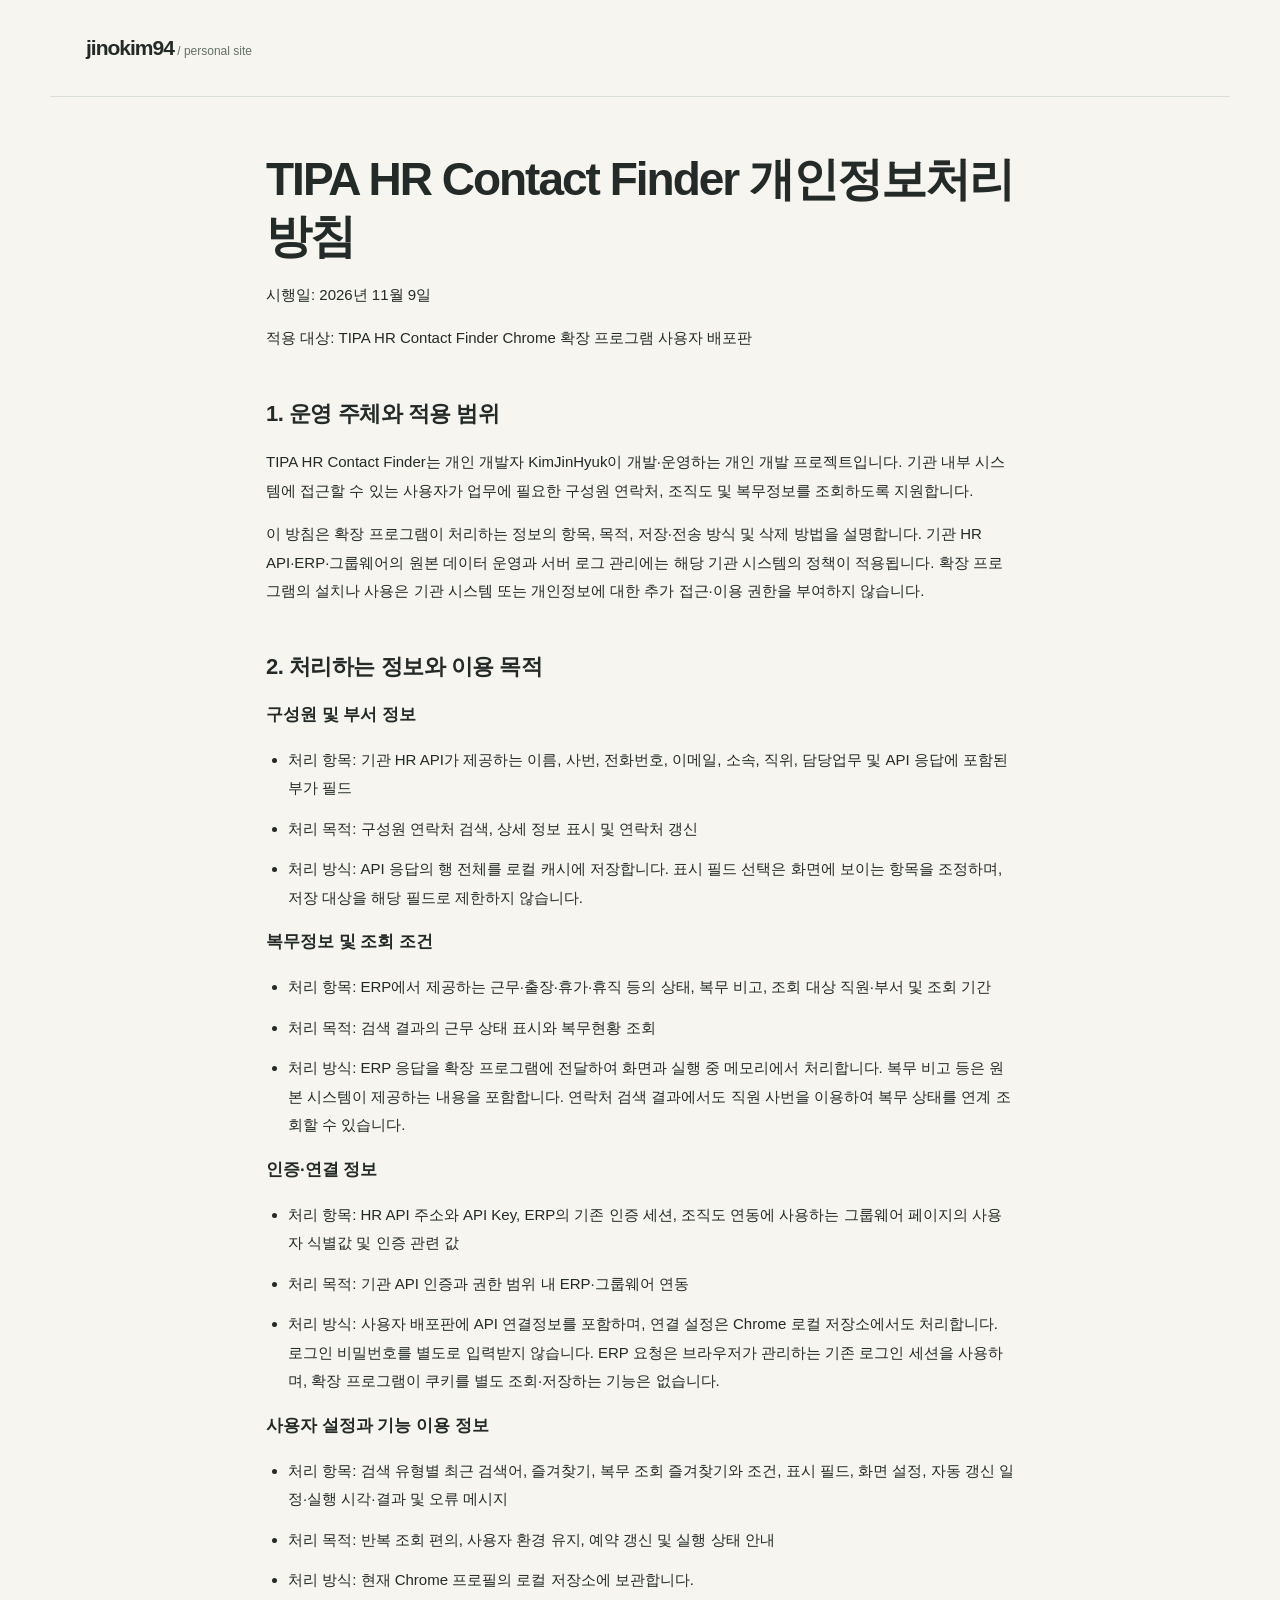
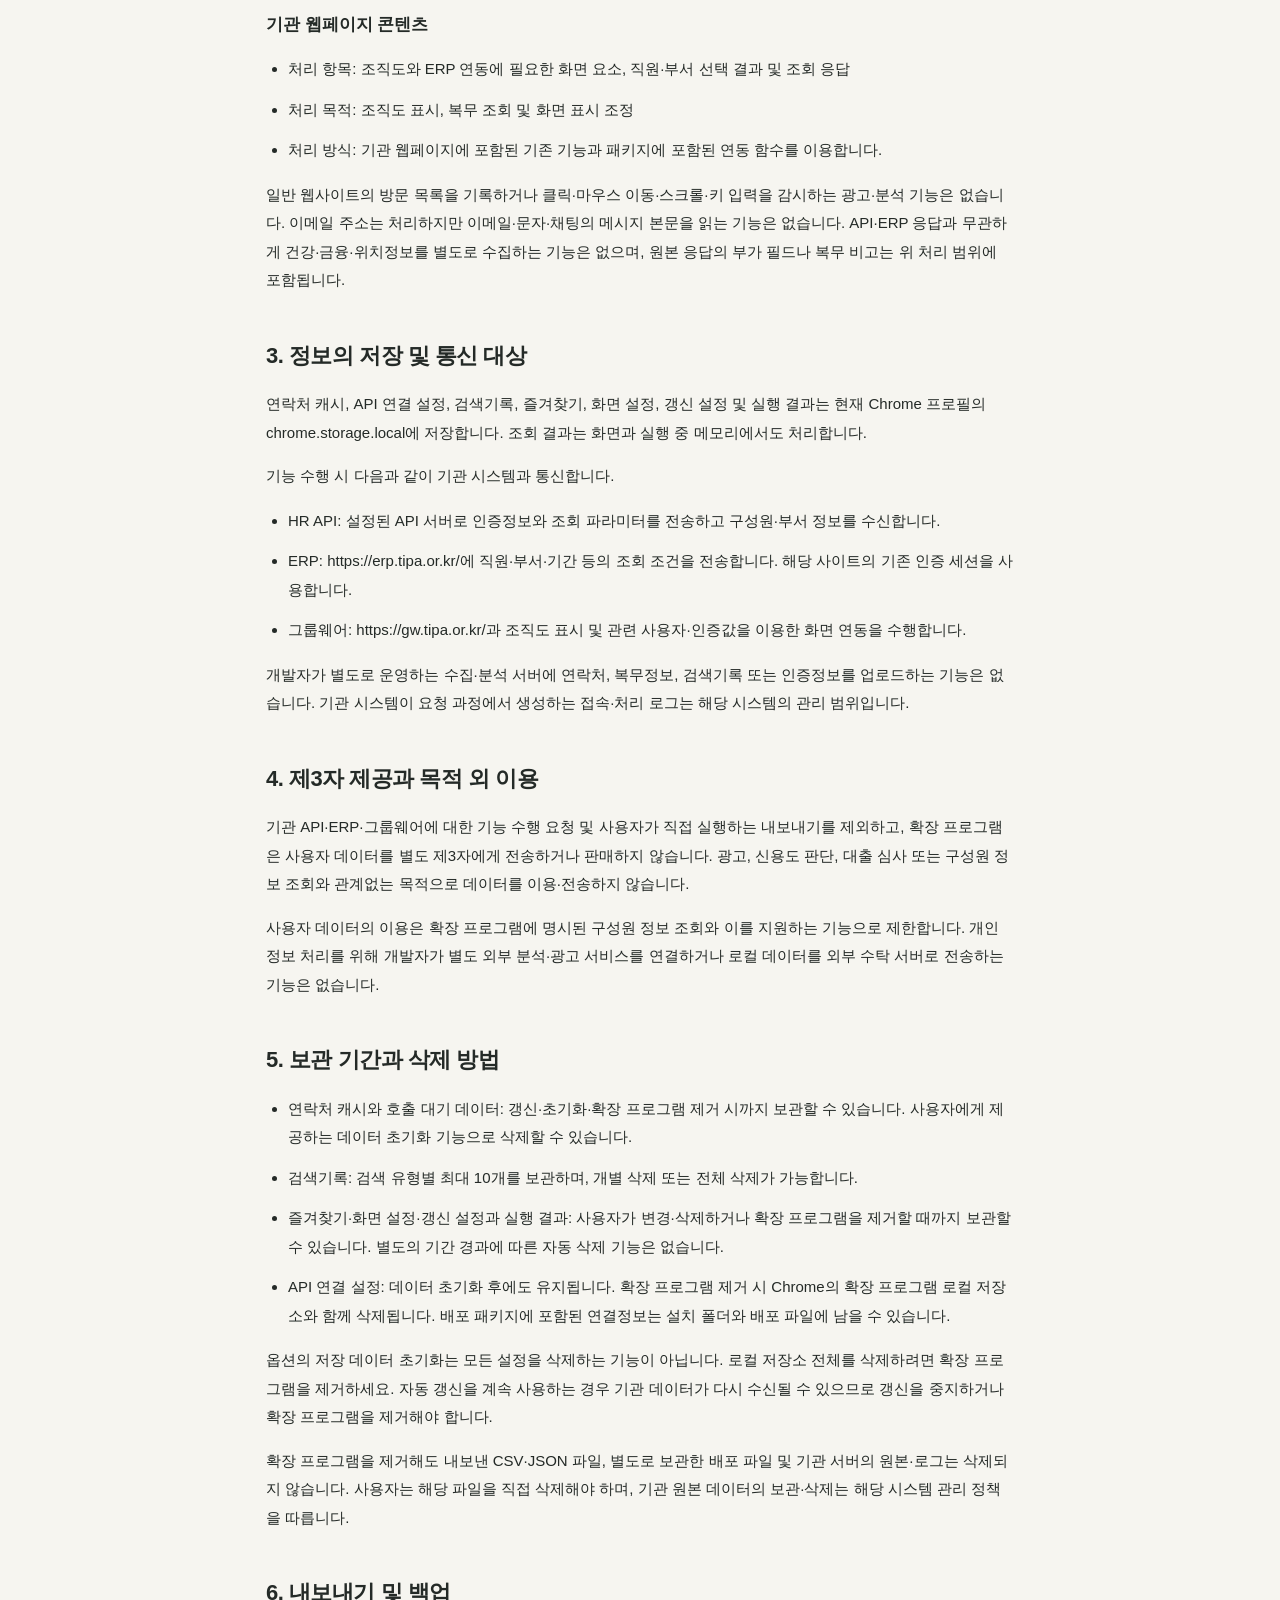
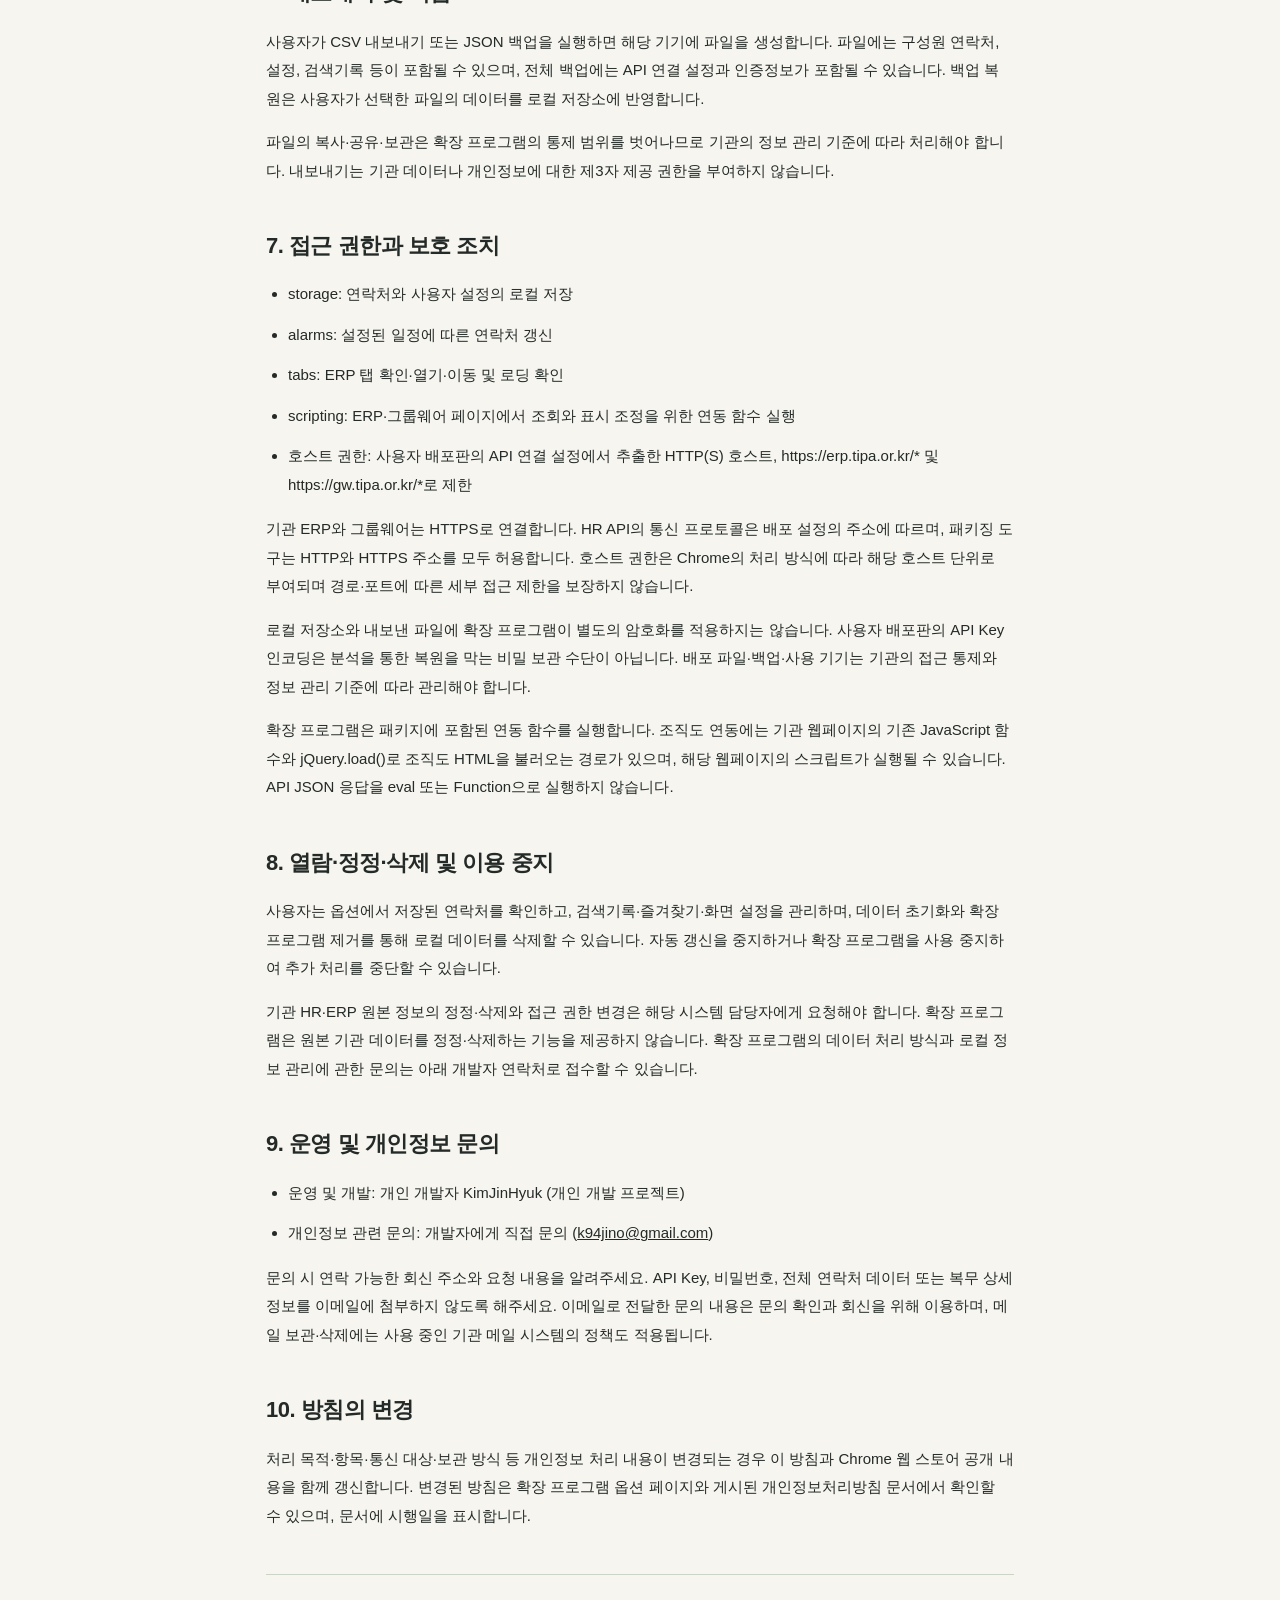
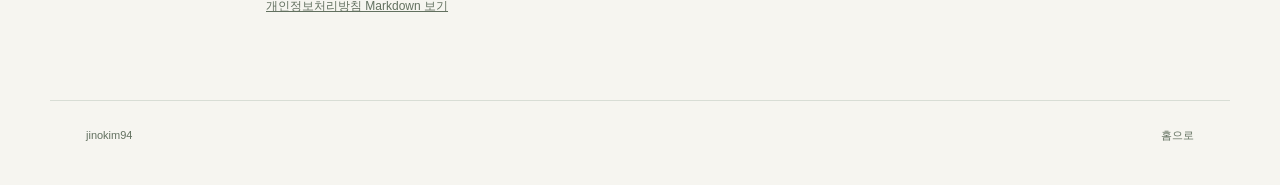
==== commit d3358bbf: "Use personal contact email on public privacy policy" ====
--- a/userapi_extension/PrivacyPolicy/index.html
+++ b/userapi_extension/PrivacyPolicy/index.html
@@ -97,7 +97,7 @@
     <h2>9. 운영 및 개인정보 문의</h2>
     <ul>
     <li>운영 및 개발: 개인 개발자 KimJinHyuk (개인 개발 프로젝트)</li>
-    <li>개인정보 관련 문의: 개발자에게 직접 문의 (<a href="mailto:kimjh9215@tipa.or.kr">kimjh9215@tipa.or.kr</a>)</li>
+    <li>개인정보 관련 문의: 개발자에게 직접 문의 (<a href="mailto:k94jino@gmail.com">k94jino@gmail.com</a>)</li>
     </ul>
     <p>문의 시 연락 가능한 회신 주소와 요청 내용을 알려주세요. API Key, 비밀번호, 전체 연락처 데이터 또는 복무 상세정보를 이메일에 첨부하지 않도록 해주세요. 이메일로 전달한 문의 내용은 문의 확인과 회신을 위해 이용하며, 메일 보관·삭제에는 사용 중인 기관 메일 시스템의 정책도 적용됩니다.</p>
     <h2>10. 방침의 변경</h2>
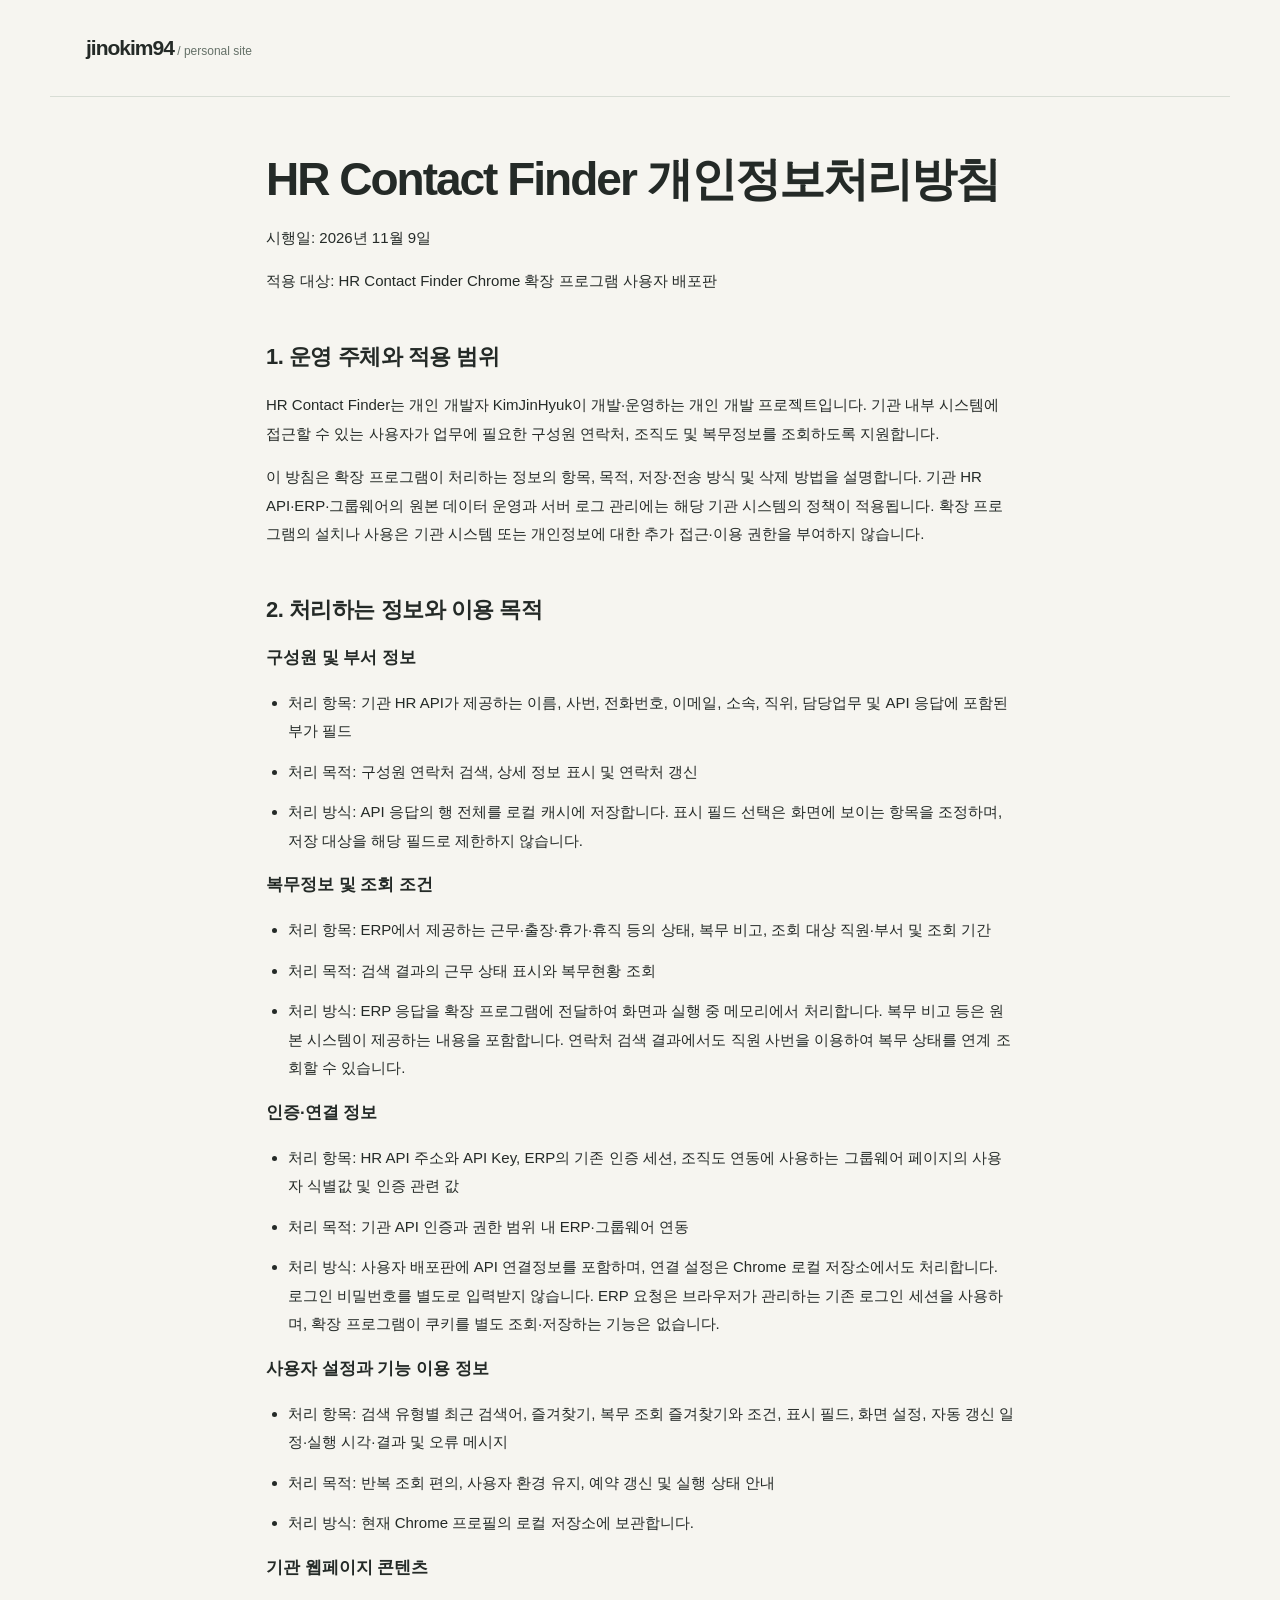
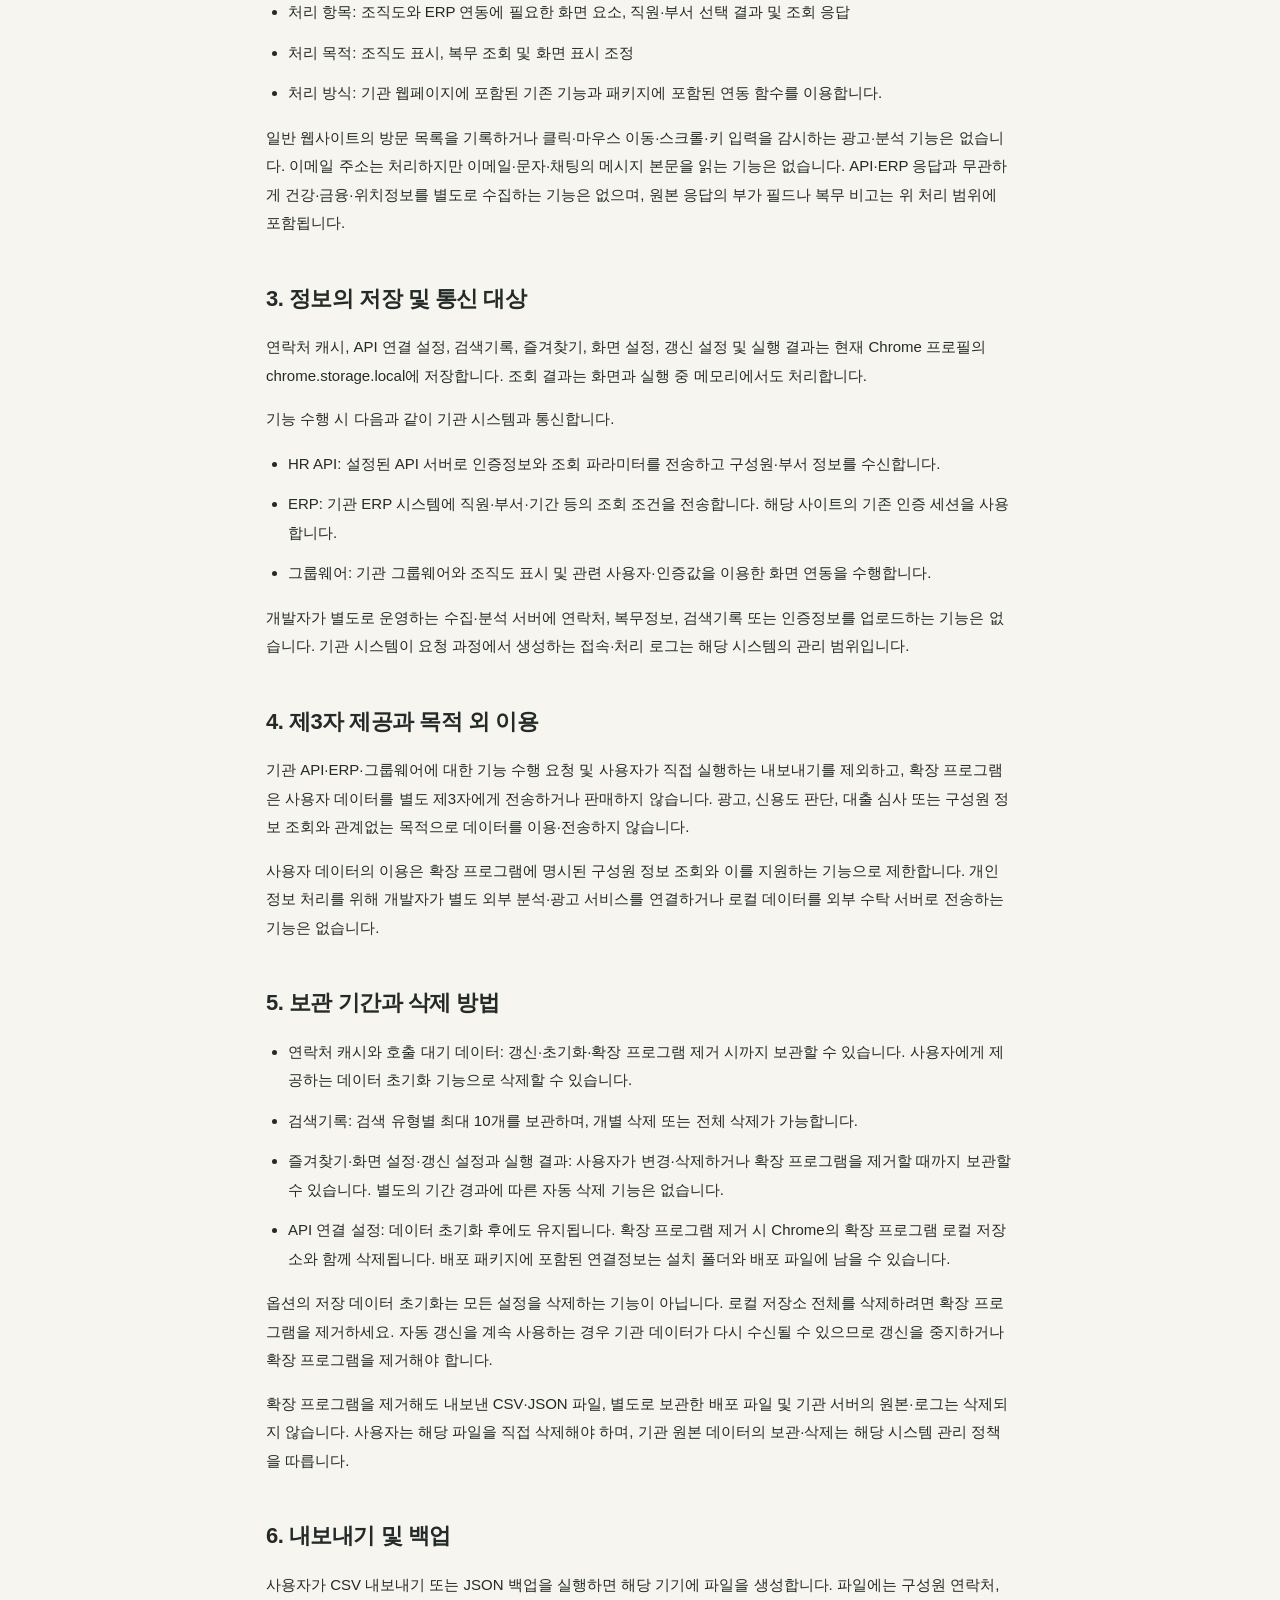
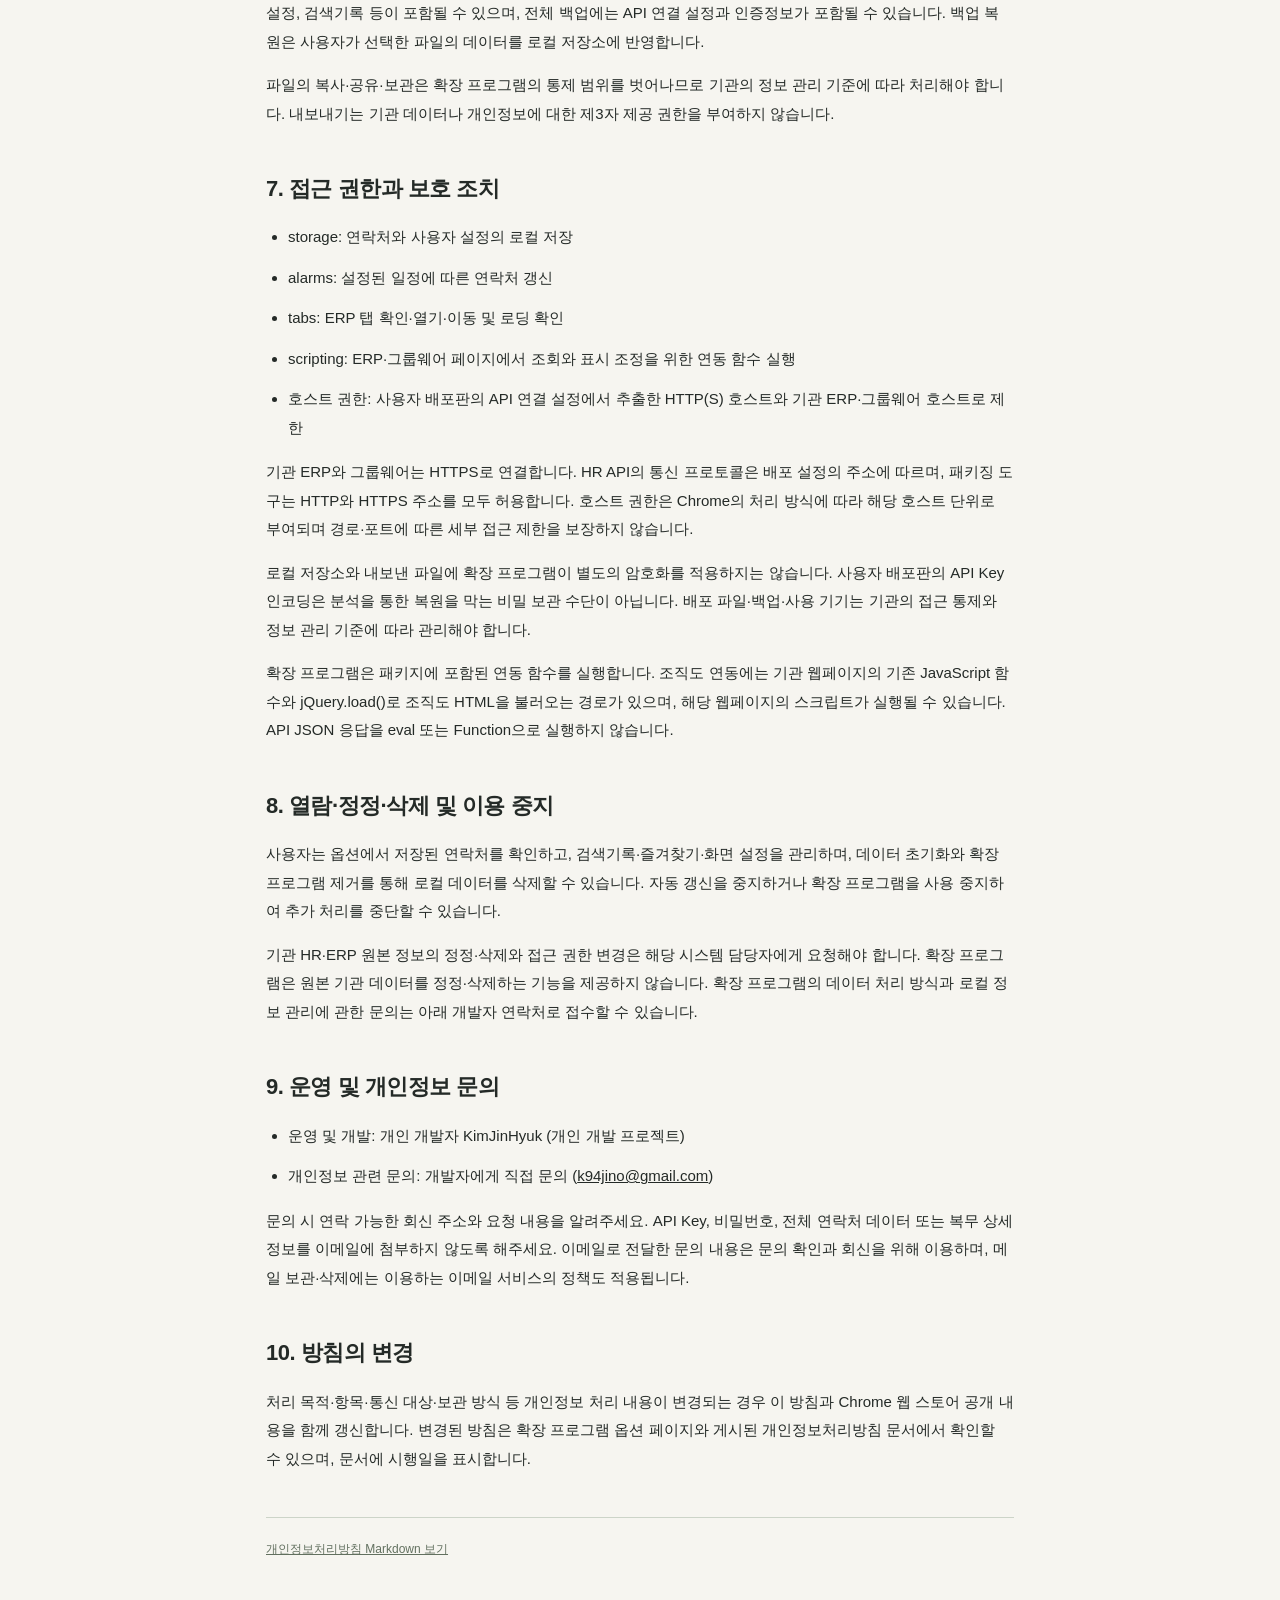
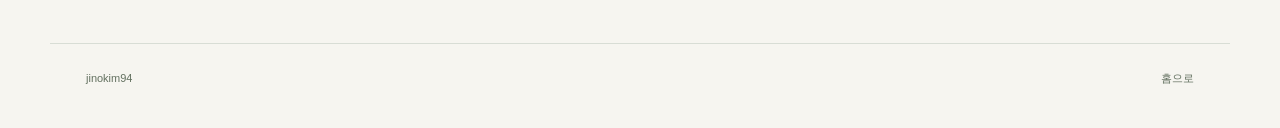
==== commit 65e01552: "Use generic institution references in public privacy policy" ====
--- a/userapi_extension/PrivacyPolicy/index.html
+++ b/userapi_extension/PrivacyPolicy/index.html
@@ -3,7 +3,7 @@
 <head>
   <meta charset="utf-8">
   <meta name="viewport" content="width=device-width, initial-scale=1">
-  <title>TIPA HR Contact Finder 개인정보처리방침</title>
+  <title>HR Contact Finder 개인정보처리방침</title>
   <link rel="canonical" href="https://jinokim94.github.io/userapi_extension/PrivacyPolicy/">
   <link rel="stylesheet" href="../../style.css">
   <style>
@@ -18,11 +18,11 @@
   <a class="skip" href="#main">본문으로 이동</a>
   <header><a class="brand" href="../../">jinokim94<span> / personal site</span></a></header>
   <main id="main" class="document policy">
-    <h1>TIPA HR Contact Finder 개인정보처리방침</h1>
+    <h1>HR Contact Finder 개인정보처리방침</h1>
     <p>시행일: 2026년 11월 9일</p>
-    <p>적용 대상: TIPA HR Contact Finder Chrome 확장 프로그램 사용자 배포판</p>
+    <p>적용 대상: HR Contact Finder Chrome 확장 프로그램 사용자 배포판</p>
     <h2>1. 운영 주체와 적용 범위</h2>
-    <p>TIPA HR Contact Finder는 개인 개발자 KimJinHyuk이 개발·운영하는 개인 개발 프로젝트입니다. 기관 내부 시스템에 접근할 수 있는 사용자가 업무에 필요한 구성원 연락처, 조직도 및 복무정보를 조회하도록 지원합니다.</p>
+    <p>HR Contact Finder는 개인 개발자 KimJinHyuk이 개발·운영하는 개인 개발 프로젝트입니다. 기관 내부 시스템에 접근할 수 있는 사용자가 업무에 필요한 구성원 연락처, 조직도 및 복무정보를 조회하도록 지원합니다.</p>
     <p>이 방침은 확장 프로그램이 처리하는 정보의 항목, 목적, 저장·전송 방식 및 삭제 방법을 설명합니다. 기관 HR API·ERP·그룹웨어의 원본 데이터 운영과 서버 로그 관리에는 해당 기관 시스템의 정책이 적용됩니다. 확장 프로그램의 설치나 사용은 기관 시스템 또는 개인정보에 대한 추가 접근·이용 권한을 부여하지 않습니다.</p>
     <h2>2. 처리하는 정보와 이용 목적</h2>
     <h3>구성원 및 부서 정보</h3>
@@ -61,8 +61,8 @@
     <p>기능 수행 시 다음과 같이 기관 시스템과 통신합니다.</p>
     <ul>
     <li>HR API: 설정된 API 서버로 인증정보와 조회 파라미터를 전송하고 구성원·부서 정보를 수신합니다.</li>
-    <li>ERP: https://erp.tipa.or.kr/에 직원·부서·기간 등의 조회 조건을 전송합니다. 해당 사이트의 기존 인증 세션을 사용합니다.</li>
-    <li>그룹웨어: https://gw.tipa.or.kr/과 조직도 표시 및 관련 사용자·인증값을 이용한 화면 연동을 수행합니다.</li>
+    <li>ERP: 기관 ERP 시스템에 직원·부서·기간 등의 조회 조건을 전송합니다. 해당 사이트의 기존 인증 세션을 사용합니다.</li>
+    <li>그룹웨어: 기관 그룹웨어와 조직도 표시 및 관련 사용자·인증값을 이용한 화면 연동을 수행합니다.</li>
     </ul>
     <p>개발자가 별도로 운영하는 수집·분석 서버에 연락처, 복무정보, 검색기록 또는 인증정보를 업로드하는 기능은 없습니다. 기관 시스템이 요청 과정에서 생성하는 접속·처리 로그는 해당 시스템의 관리 범위입니다.</p>
     <h2>4. 제3자 제공과 목적 외 이용</h2>
@@ -86,7 +86,7 @@
     <li>alarms: 설정된 일정에 따른 연락처 갱신</li>
     <li>tabs: ERP 탭 확인·열기·이동 및 로딩 확인</li>
     <li>scripting: ERP·그룹웨어 페이지에서 조회와 표시 조정을 위한 연동 함수 실행</li>
-    <li>호스트 권한: 사용자 배포판의 API 연결 설정에서 추출한 HTTP(S) 호스트, https://erp.tipa.or.kr/* 및 https://gw.tipa.or.kr/*로 제한</li>
+    <li>호스트 권한: 사용자 배포판의 API 연결 설정에서 추출한 HTTP(S) 호스트와 기관 ERP·그룹웨어 호스트로 제한</li>
     </ul>
     <p>기관 ERP와 그룹웨어는 HTTPS로 연결합니다. HR API의 통신 프로토콜은 배포 설정의 주소에 따르며, 패키징 도구는 HTTP와 HTTPS 주소를 모두 허용합니다. 호스트 권한은 Chrome의 처리 방식에 따라 해당 호스트 단위로 부여되며 경로·포트에 따른 세부 접근 제한을 보장하지 않습니다.</p>
     <p>로컬 저장소와 내보낸 파일에 확장 프로그램이 별도의 암호화를 적용하지는 않습니다. 사용자 배포판의 API Key 인코딩은 분석을 통한 복원을 막는 비밀 보관 수단이 아닙니다. 배포 파일·백업·사용 기기는 기관의 접근 통제와 정보 관리 기준에 따라 관리해야 합니다.</p>
@@ -99,7 +99,7 @@
     <li>운영 및 개발: 개인 개발자 KimJinHyuk (개인 개발 프로젝트)</li>
     <li>개인정보 관련 문의: 개발자에게 직접 문의 (<a href="mailto:k94jino@gmail.com">k94jino@gmail.com</a>)</li>
     </ul>
-    <p>문의 시 연락 가능한 회신 주소와 요청 내용을 알려주세요. API Key, 비밀번호, 전체 연락처 데이터 또는 복무 상세정보를 이메일에 첨부하지 않도록 해주세요. 이메일로 전달한 문의 내용은 문의 확인과 회신을 위해 이용하며, 메일 보관·삭제에는 사용 중인 기관 메일 시스템의 정책도 적용됩니다.</p>
+    <p>문의 시 연락 가능한 회신 주소와 요청 내용을 알려주세요. API Key, 비밀번호, 전체 연락처 데이터 또는 복무 상세정보를 이메일에 첨부하지 않도록 해주세요. 이메일로 전달한 문의 내용은 문의 확인과 회신을 위해 이용하며, 메일 보관·삭제에는 이용하는 이메일 서비스의 정책도 적용됩니다.</p>
     <h2>10. 방침의 변경</h2>
     <p>처리 목적·항목·통신 대상·보관 방식 등 개인정보 처리 내용이 변경되는 경우 이 방침과 Chrome 웹 스토어 공개 내용을 함께 갱신합니다. 변경된 방침은 확장 프로그램 옵션 페이지와 게시된 개인정보처리방침 문서에서 확인할 수 있으며, 문서에 시행일을 표시합니다.</p>
     <p class="source"><a href="PRIVACY_POLICY.md">개인정보처리방침 Markdown 보기</a></p>
